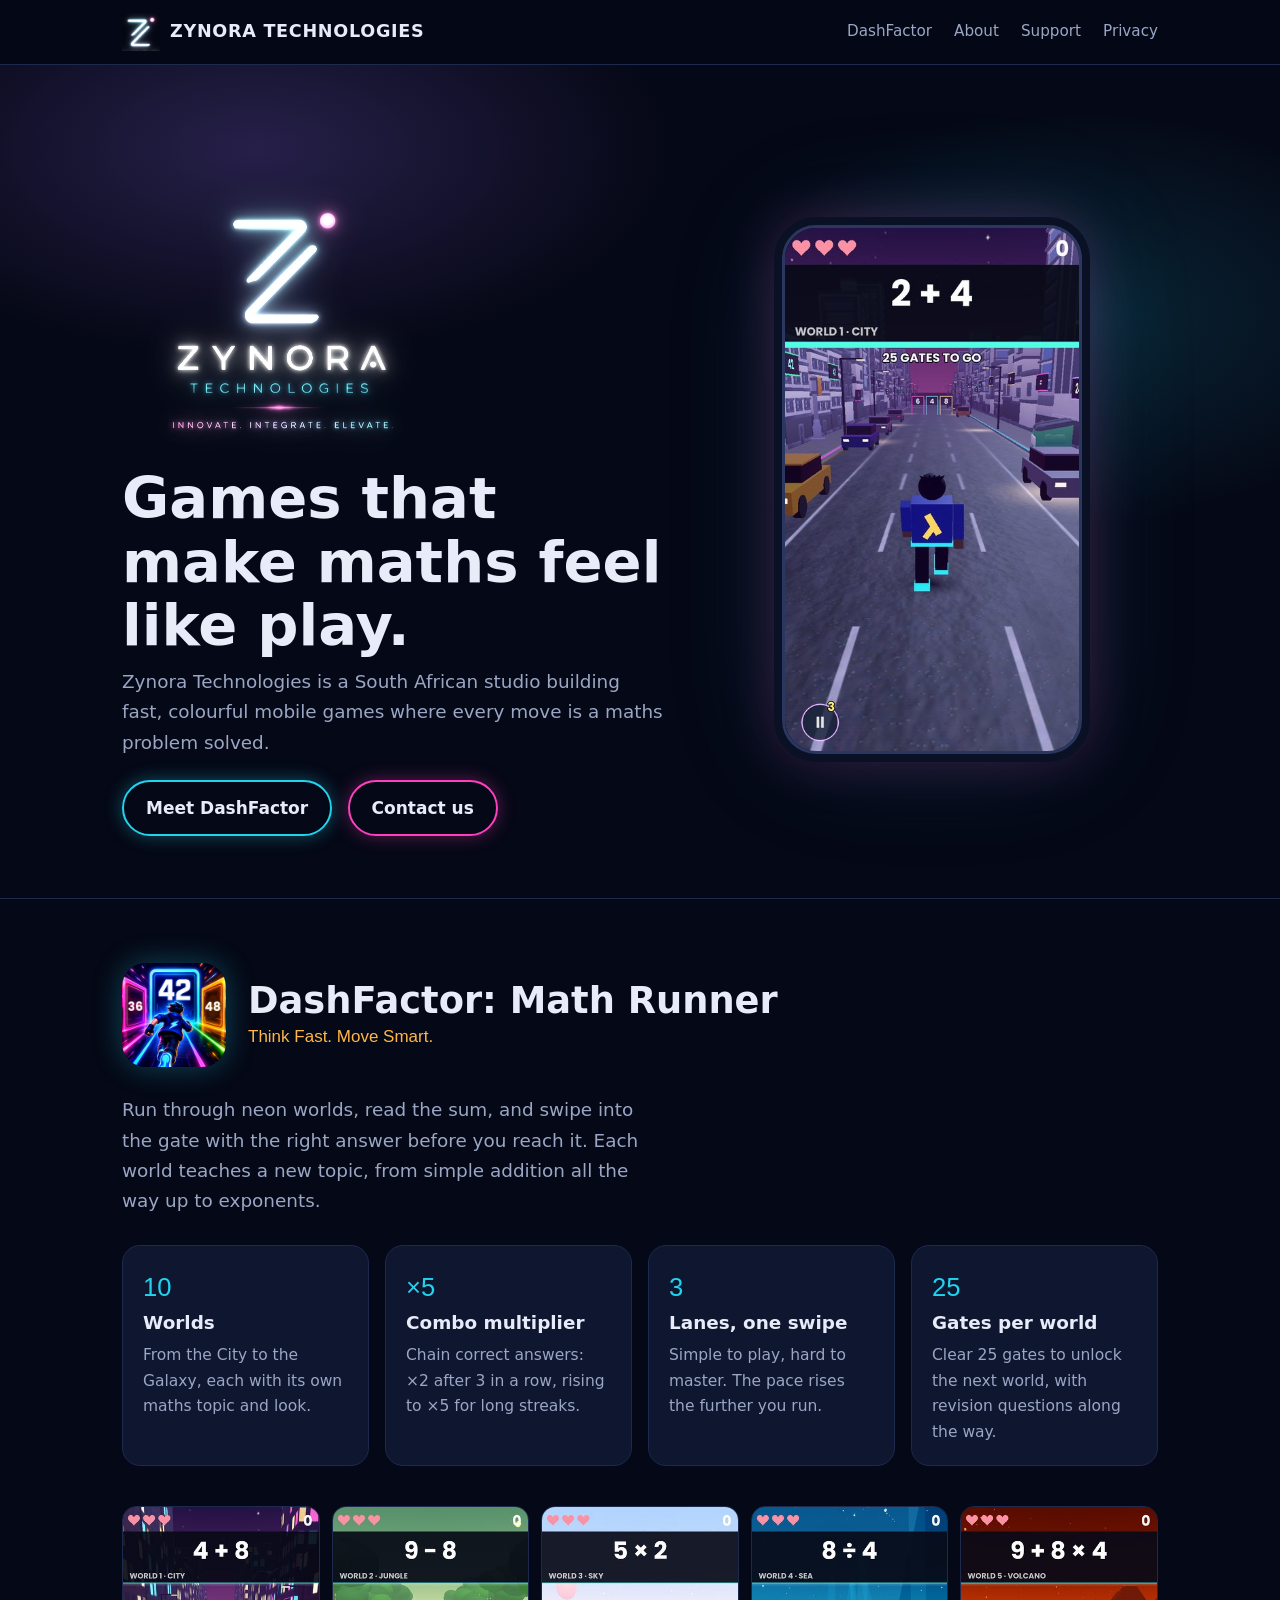
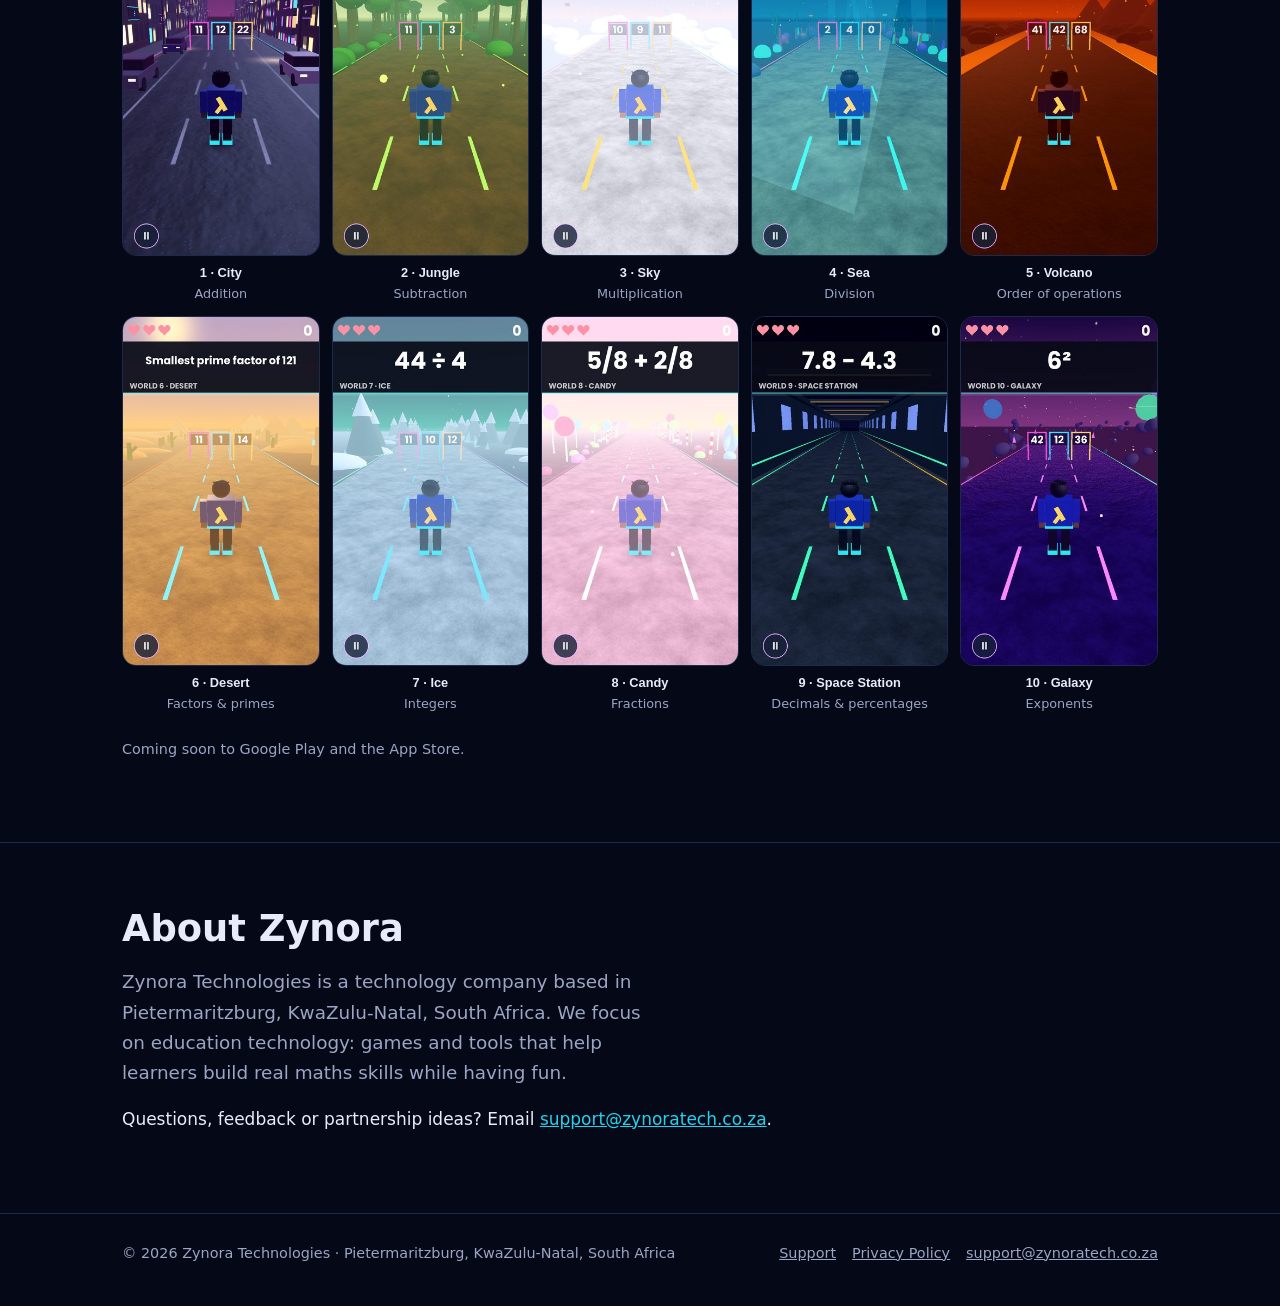
==== index.html @ 37ed934d "Zynora Technologies website" ====
<!DOCTYPE html>
<html lang="en">
<head>
<meta charset="utf-8">
<meta name="viewport" content="width=device-width, initial-scale=1">
<title>Zynora Technologies · DashFactor: Math Runner</title>
<meta name="description" content="Zynora Technologies is a South African studio building games that make maths fun. Meet DashFactor: Math Runner.">
<link rel="icon" href="assets/zynora-mark.png">
<link rel="stylesheet" href="assets/style.css">
<meta property="og:title" content="Zynora Technologies · DashFactor: Math Runner">
<meta property="og:description" content="Zynora Technologies is a South African studio building games that make maths fun. Meet DashFactor: Math Runner.">
<meta property="og:image" content="https://zynoratech.co.za/assets/dashfactor-icon.png">
</head>
<body>
<header><div class="wrap">
  <a class="brand" href="index.html"><img src="assets/zynora-mark.png" alt=""><span>ZYNORA TECHNOLOGIES</span></a>
  <nav><a href="index.html#dashfactor">DashFactor</a><a href="index.html#about">About</a><a href="support.html">Support</a><a href="privacy.html">Privacy</a></nav>
</div></header>
<div class="hero"><div class="wrap">
  <div>
    <img class="hero-logo" src="assets/zynora-logo.jpg" alt="Zynora Technologies">
    <h1>Games that make maths feel like play.</h1>
    <p class="lead">Zynora Technologies is a South African studio building fast, colourful mobile games where every move is a maths problem solved.</p>
    <a class="btn" href="#dashfactor">Meet DashFactor</a>
    <a class="btn alt" href="mailto:support@zynoratech.co.za">Contact us</a>
  </div>
  <img class="phone" src="assets/hero.jpg" alt="DashFactor gameplay: a runner choosing between three answer gates in a neon city">
</div></div>

<section id="dashfactor"><div class="wrap">
  <div class="game-head">
    <img src="assets/dashfactor-icon.png" alt="DashFactor app icon">
    <div><h2 style="margin:0">DashFactor: Math Runner</h2><p>Think Fast. Move Smart.</p></div>
  </div>
  <p class="lead">Run through neon worlds, read the sum, and swipe into the gate with the right answer before you reach it. Each world teaches a new topic, from simple addition all the way up to exponents.</p>
  <div class="features">
    <div class="card"><div class="n">10</div><h3>Worlds</h3><p>From the City to the Galaxy, each with its own maths topic and look.</p></div>
    <div class="card"><div class="n">×5</div><h3>Combo multiplier</h3><p>Chain correct answers: ×2 after 3 in a row, rising to ×5 for long streaks.</p></div>
    <div class="card"><div class="n">3</div><h3>Lanes, one swipe</h3><p>Simple to play, hard to master. The pace rises the further you run.</p></div>
    <div class="card"><div class="n">25</div><h3>Gates per world</h3><p>Clear 25 gates to unlock the next world, with revision questions along the way.</p></div>
  </div>
  <div class="worlds">
    <figure><img src="assets/worlds/w1.jpg" alt="DashFactor World 1, City: Addition" loading="lazy"><figcaption><b>1 · City</b>Addition</figcaption></figure>
    <figure><img src="assets/worlds/w2.jpg" alt="DashFactor World 2, Jungle: Subtraction" loading="lazy"><figcaption><b>2 · Jungle</b>Subtraction</figcaption></figure>
    <figure><img src="assets/worlds/w3.jpg" alt="DashFactor World 3, Sky: Multiplication" loading="lazy"><figcaption><b>3 · Sky</b>Multiplication</figcaption></figure>
    <figure><img src="assets/worlds/w4.jpg" alt="DashFactor World 4, Sea: Division" loading="lazy"><figcaption><b>4 · Sea</b>Division</figcaption></figure>
    <figure><img src="assets/worlds/w5.jpg" alt="DashFactor World 5, Volcano: Order of operations" loading="lazy"><figcaption><b>5 · Volcano</b>Order of operations</figcaption></figure>
    <figure><img src="assets/worlds/w6.jpg" alt="DashFactor World 6, Desert: Factors &amp; primes" loading="lazy"><figcaption><b>6 · Desert</b>Factors &amp; primes</figcaption></figure>
    <figure><img src="assets/worlds/w7.jpg" alt="DashFactor World 7, Ice: Integers" loading="lazy"><figcaption><b>7 · Ice</b>Integers</figcaption></figure>
    <figure><img src="assets/worlds/w8.jpg" alt="DashFactor World 8, Candy: Fractions" loading="lazy"><figcaption><b>8 · Candy</b>Fractions</figcaption></figure>
    <figure><img src="assets/worlds/w9.jpg" alt="DashFactor World 9, Space Station: Decimals &amp; percentages" loading="lazy"><figcaption><b>9 · Space Station</b>Decimals &amp; percentages</figcaption></figure>
    <figure><img src="assets/worlds/w10.jpg" alt="DashFactor World 10, Galaxy: Exponents" loading="lazy"><figcaption><b>10 · Galaxy</b>Exponents</figcaption></figure>
  </div>
  <p class="soon" style="margin-top:24px">Coming soon to Google Play and the App Store.</p>
</div></section>

<section id="about"><div class="wrap">
  <h2>About Zynora</h2>
  <p class="lead">Zynora Technologies is a technology company based in Pietermaritzburg, KwaZulu-Natal, South Africa. We focus on education technology: games and tools that help learners build real maths skills while having fun.</p>
  <p>Questions, feedback or partnership ideas? Email <a href="mailto:support@zynoratech.co.za">support@zynoratech.co.za</a>.</p>
</div></section>
<footer><div class="wrap">
  <div>© 2026 Zynora Technologies · Pietermaritzburg, KwaZulu-Natal, South Africa</div>
  <div><a href="support.html">Support</a><a href="privacy.html">Privacy Policy</a><a href="mailto:support@zynoratech.co.za">support@zynoratech.co.za</a></div>
</div></footer>
</body>
</html>
---- assets/style.css ----
@font-face {
  font-family: "Poppins";
  src: url("Poppins-Bold.ttf") format("truetype");
  font-weight: 700;
  font-display: swap;
}

:root {
  --bg: #050816;
  --panel: #0e1630;
  --line: #1d2a4d;
  --text: #e8ecf8;
  --muted: #9aa6c4;
  --cyan: #22d3ee;
  --magenta: #ff40be;
  --amber: #ffb547;
  --purple: #9e73ff;
}

* { box-sizing: border-box; }

html { scroll-behavior: smooth; }

body {
  margin: 0;
  background: var(--bg);
  color: var(--text);
  font: 17px/1.65 system-ui, -apple-system, "Segoe UI", Roboto, sans-serif;
}

h1, h2, h3, .brand, .btn { font-family: "Poppins", system-ui, sans-serif; font-weight: 700; }
h1 { font-size: clamp(2.2rem, 6vw, 3.6rem); line-height: 1.1; margin: 0 0 .6rem; }
h2 { font-size: clamp(1.6rem, 4vw, 2.3rem); line-height: 1.2; margin: 0 0 1rem; }
h3 { font-size: 1.15rem; margin: 0 0 .3rem; }
a { color: var(--cyan); }
p { margin: 0 0 1rem; }

.wrap { max-width: 1080px; margin: 0 auto; padding: 0 22px; }

/* header */
header {
  position: sticky; top: 0; z-index: 10;
  background: rgba(5, 8, 22, .85);
  backdrop-filter: blur(10px);
  border-bottom: 1px solid var(--line);
}
header .wrap { display: flex; align-items: center; justify-content: space-between; height: 64px; gap: 16px; }
.brand { display: flex; align-items: center; gap: 10px; color: var(--text); text-decoration: none; font-size: 1.1rem; letter-spacing: .04em; }
.brand img { width: 38px; height: 38px; mix-blend-mode: screen; }
nav { display: flex; gap: 22px; }
nav a { color: var(--muted); text-decoration: none; font-size: .95rem; }
nav a:hover, nav a[aria-current="page"] { color: var(--text); }
@media (max-width: 600px) { nav { gap: 14px; } nav a { font-size: .85rem; } .brand span { display: none; } }

/* hero */
.hero {
  position: relative; overflow: hidden;
  padding: 72px 0 56px;
  background:
    radial-gradient(600px 300px at 20% 10%, rgba(158, 115, 255, .22), transparent 70%),
    radial-gradient(500px 300px at 85% 30%, rgba(34, 211, 238, .14), transparent 70%);
}
.hero .wrap { display: grid; grid-template-columns: 1.2fr 1fr; gap: 40px; align-items: center; }
.hero-logo { width: min(340px, 80%); mix-blend-mode: screen; display: block; margin: 0 0 8px -14px; }
.tag { color: var(--amber); letter-spacing: .18em; font-size: .8rem; text-transform: uppercase; margin-bottom: 1rem; }
.lead { font-size: 1.15rem; color: var(--muted); max-width: 34rem; }
.phone {
  width: min(300px, 100%); justify-self: center;
  border-radius: 34px; border: 3px solid #2a3760;
  box-shadow: 0 0 0 8px #0b1124, 0 0 60px rgba(255, 64, 190, .25), 0 0 120px rgba(34, 211, 238, .15);
  display: block;
}
@media (max-width: 820px) { .hero .wrap { grid-template-columns: 1fr; } .phone { width: 240px; } }

.btn {
  display: inline-block; padding: 12px 22px; border-radius: 999px;
  border: 2px solid var(--cyan); color: var(--text); text-decoration: none;
  box-shadow: 0 0 18px rgba(34, 211, 238, .35); margin: 6px 10px 6px 0;
}
.btn.alt { border-color: var(--magenta); box-shadow: 0 0 18px rgba(255, 64, 190, .35); }
.soon { color: var(--muted); font-size: .9rem; }

/* sections */
section { padding: 64px 0; border-top: 1px solid var(--line); }
.game-head { display: flex; gap: 22px; align-items: center; margin-bottom: 28px; }
.game-head img { width: 104px; height: 104px; border-radius: 24px; box-shadow: 0 0 30px rgba(34, 211, 238, .3); }
.game-head p { margin: 0; color: var(--amber); font-family: "Poppins", sans-serif; }

.features { display: grid; grid-template-columns: repeat(auto-fit, minmax(230px, 1fr)); gap: 16px; margin: 28px 0 40px; }
.card { background: var(--panel); border: 1px solid var(--line); border-radius: 18px; padding: 20px; }
.card p { margin: 0; color: var(--muted); font-size: .97rem; }
.card .n { color: var(--cyan); font-family: "Poppins", sans-serif; font-size: 1.6rem; }

.worlds { display: grid; grid-template-columns: repeat(5, 1fr); gap: 12px; }
.worlds figure { margin: 0; }
.worlds img { width: 100%; border-radius: 14px; display: block; border: 1px solid var(--line); }
.worlds figcaption { font-size: .8rem; color: var(--muted); text-align: center; margin-top: 6px; }
.worlds b { color: var(--text); display: block; font-family: "Poppins", sans-serif; font-weight: 700; }
@media (max-width: 820px) { .worlds { grid-template-columns: repeat(3, 1fr); } }
@media (max-width: 480px) { .worlds { grid-template-columns: repeat(2, 1fr); } }

/* text pages */
.doc { max-width: 760px; padding-top: 48px; padding-bottom: 64px; }
.doc h2 { font-size: 1.35rem; margin-top: 2.2rem; }
.doc li { margin-bottom: .4rem; }
.doc .updated { color: var(--muted); }
.faq h3 { color: var(--cyan); margin-top: 1.6rem; }

footer { border-top: 1px solid var(--line); padding: 28px 0 40px; color: var(--muted); font-size: .9rem; }
footer .wrap { display: flex; flex-wrap: wrap; justify-content: space-between; gap: 12px; }
footer a { color: var(--muted); margin-left: 16px; }
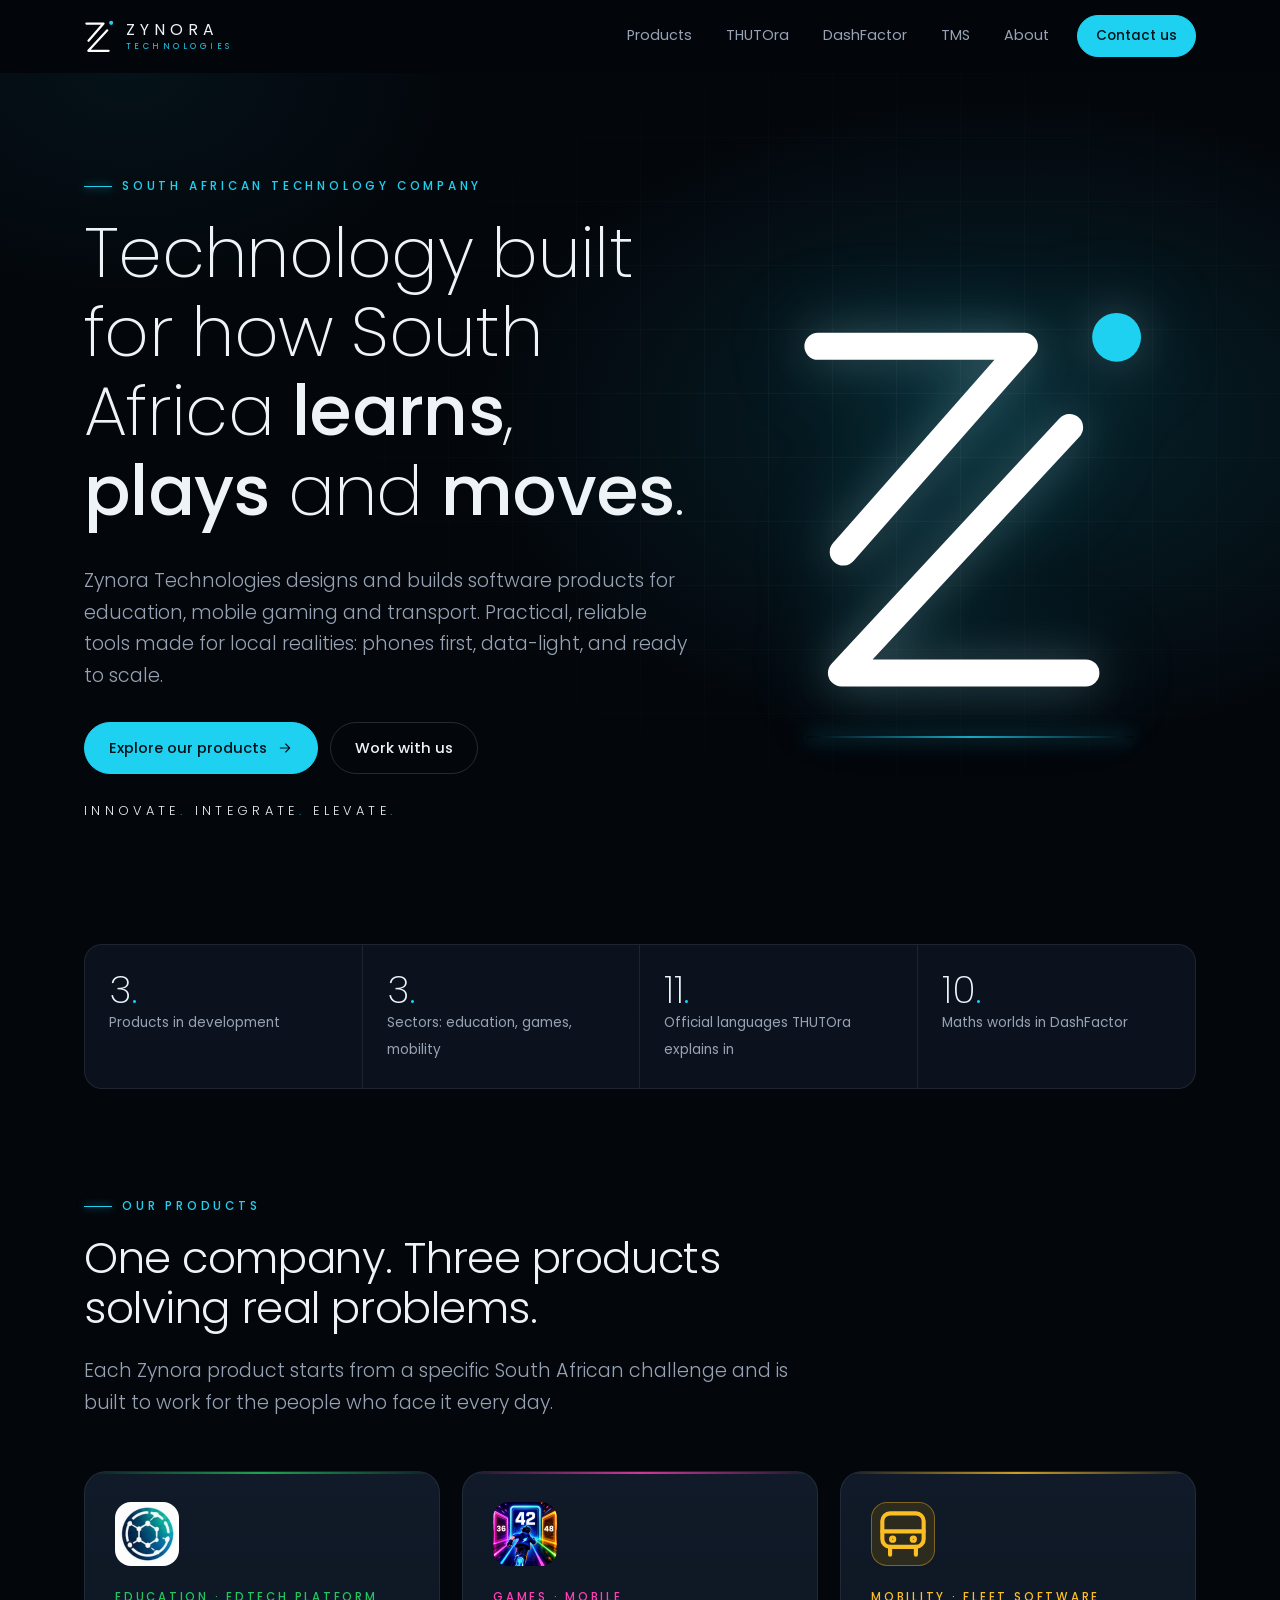
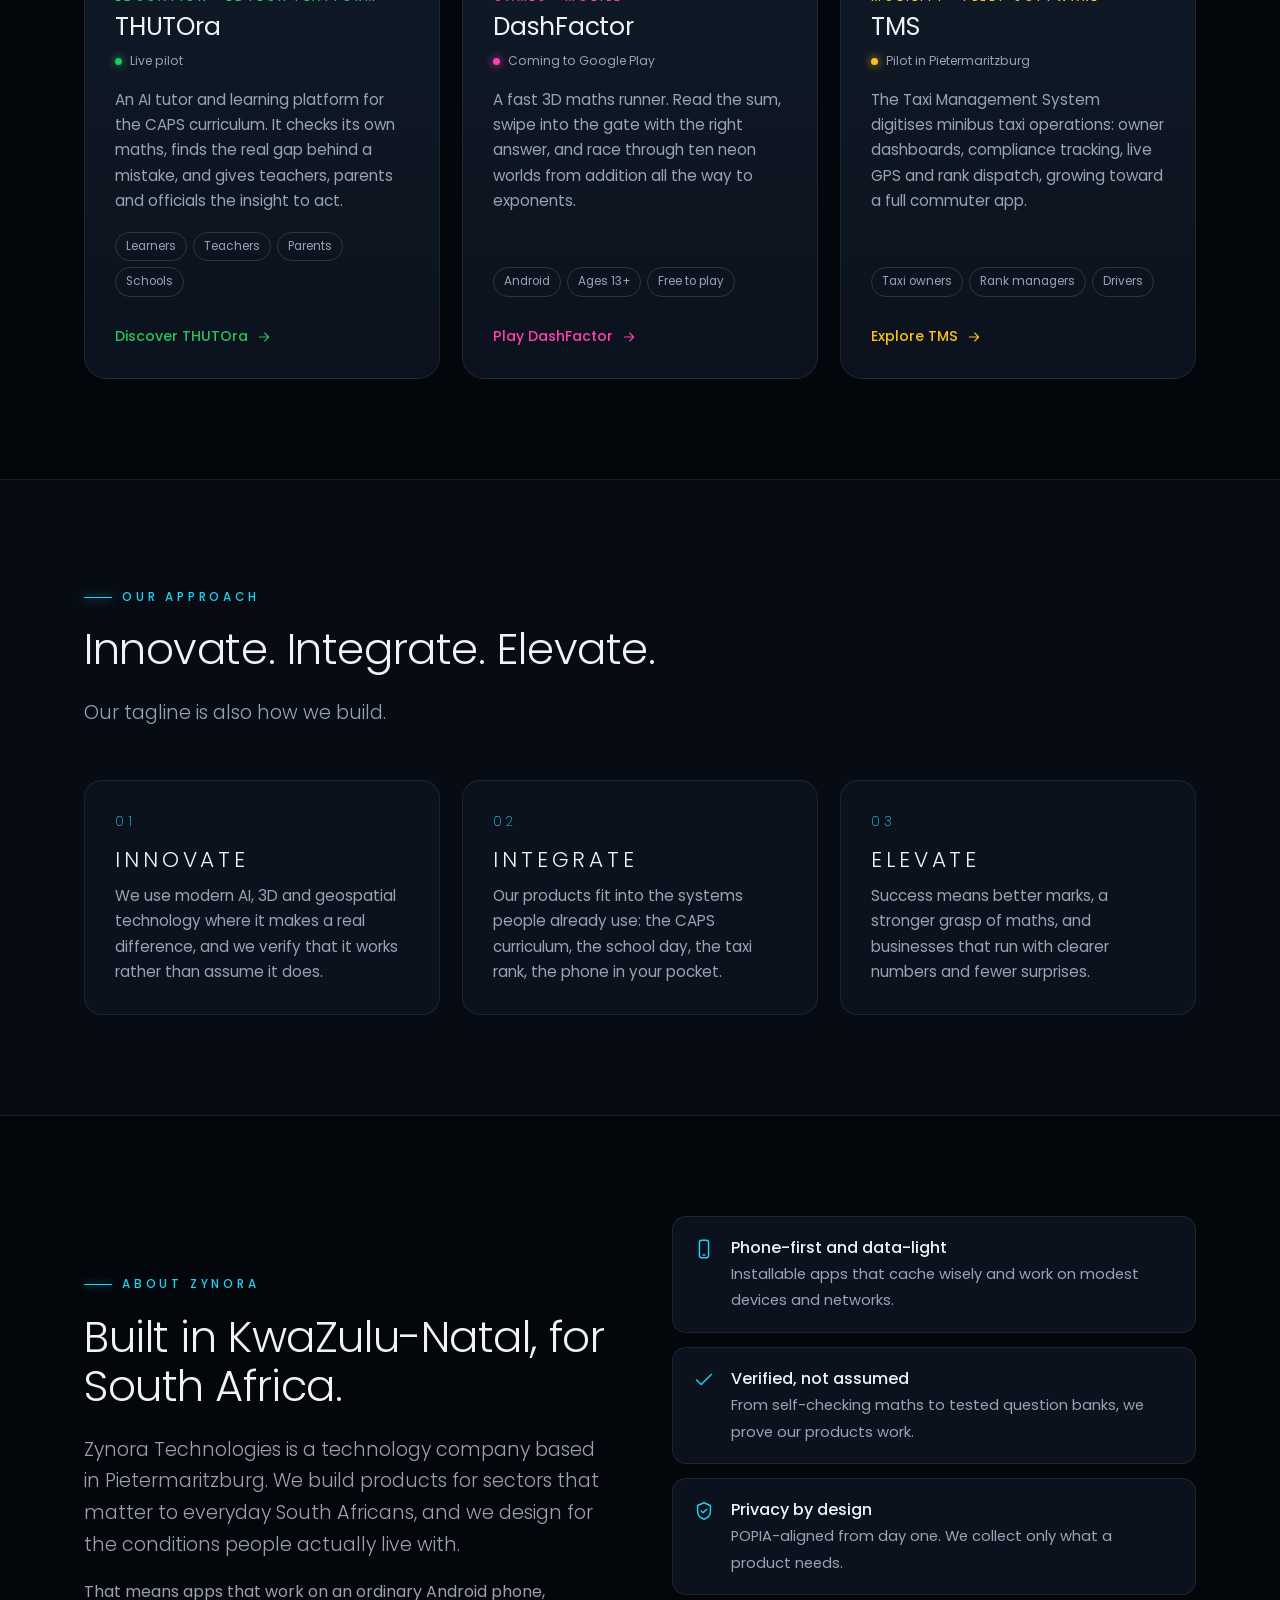
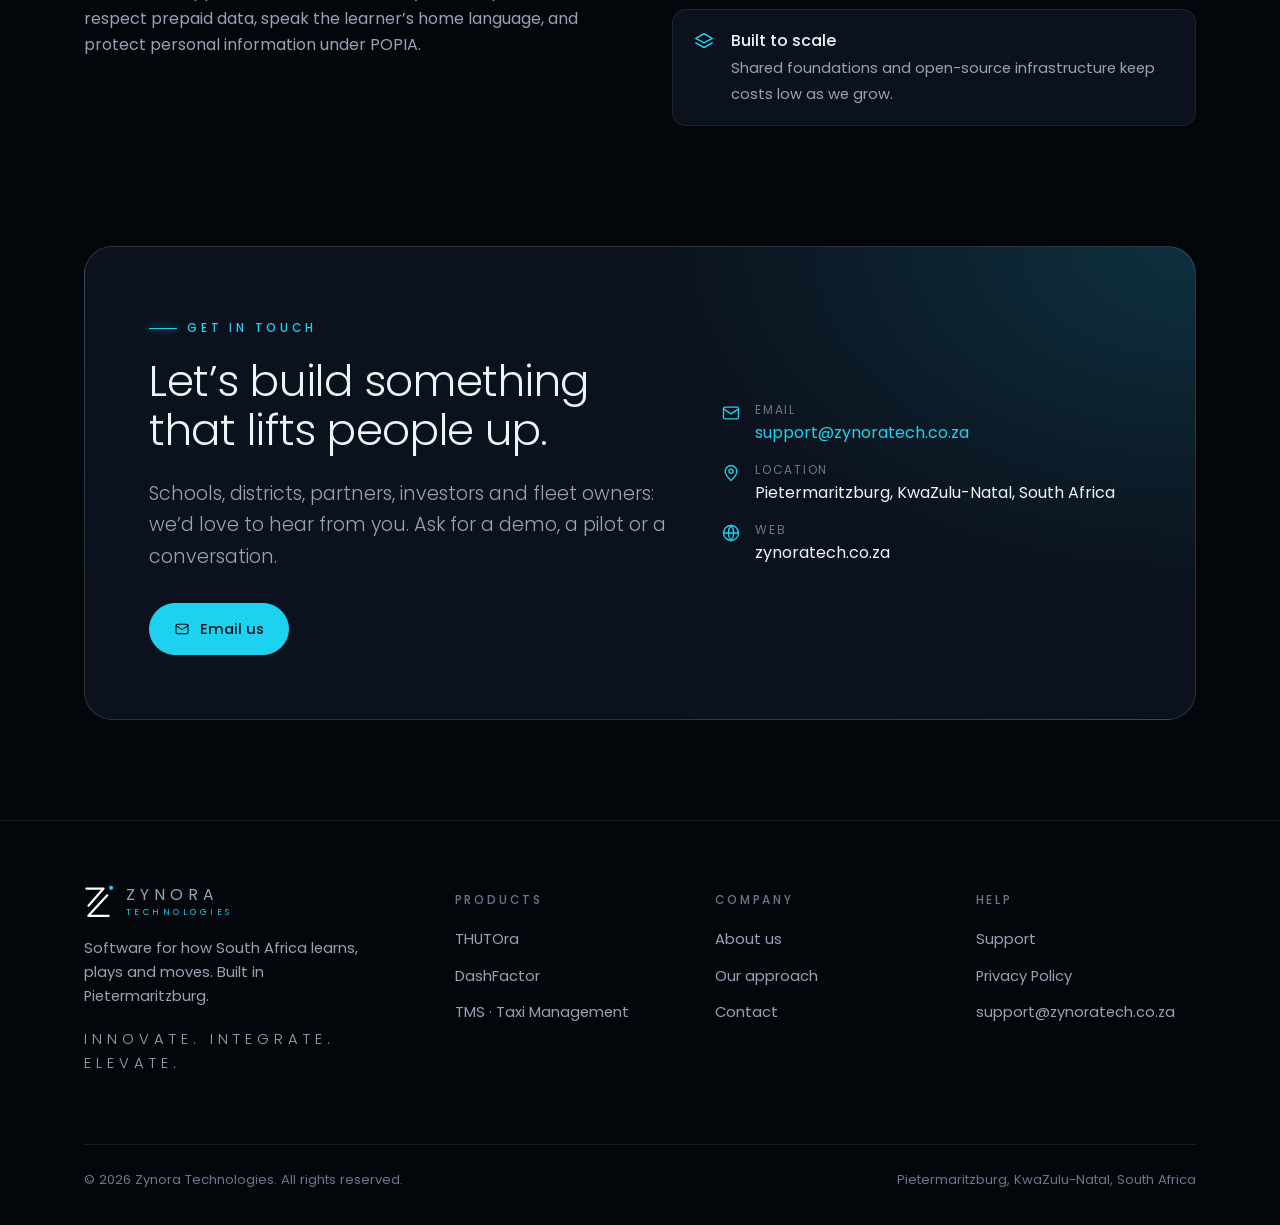
==== commit 28223583: "Replace site with Zynora Technologies company website (THUTOra, DashFactor, TMS) Co-Authored-By: Cla" ====
--- a/index.html
+++ b/index.html
@@ -3,65 +3,143 @@
 <head>
 <meta charset="utf-8">
 <meta name="viewport" content="width=device-width, initial-scale=1">
-<title>Zynora Technologies · DashFactor: Math Runner</title>
-<meta name="description" content="Zynora Technologies is a South African studio building games that make maths fun. Meet DashFactor: Math Runner.">
-<link rel="icon" href="assets/zynora-mark.png">
+<title>Zynora Technologies · Innovate. Integrate. Elevate.</title>
+<meta name="description" content="Zynora Technologies is a South African technology company building THUTOra (AI learning), DashFactor (maths games) and TMS (taxi fleet management).">
+<meta name="theme-color" content="#03060b">
+<link rel="canonical" href="https://zynoratech.co.za/">
+<link rel="icon" href="favicon.svg" type="image/svg+xml">
+<link rel="preload" href="assets/fonts/poppins-latin-300-normal.woff2" as="font" type="font/woff2" crossorigin>
 <link rel="stylesheet" href="assets/style.css">
-<meta property="og:title" content="Zynora Technologies · DashFactor: Math Runner">
-<meta property="og:description" content="Zynora Technologies is a South African studio building games that make maths fun. Meet DashFactor: Math Runner.">
-<meta property="og:image" content="https://zynoratech.co.za/assets/dashfactor-icon.png">
+<meta property="og:type" content="website">
+<meta property="og:site_name" content="Zynora Technologies">
+<meta property="og:title" content="Zynora Technologies · Innovate. Integrate. Elevate.">
+<meta property="og:description" content="Zynora Technologies is a South African technology company building THUTOra (AI learning), DashFactor (maths games) and TMS (taxi fleet management).">
+<meta property="og:url" content="https://zynoratech.co.za/">
+<meta property="og:image" content="https://zynoratech.co.za/assets/img/zynora-logo.jpg">
+<meta name="twitter:card" content="summary">
 </head>
 <body>
-<header><div class="wrap">
-  <a class="brand" href="index.html"><img src="assets/zynora-mark.png" alt=""><span>ZYNORA TECHNOLOGIES</span></a>
-  <nav><a href="index.html#dashfactor">DashFactor</a><a href="index.html#about">About</a><a href="support.html">Support</a><a href="privacy.html">Privacy</a></nav>
+<a class="skip" href="#main">Skip to content</a>
+<header class="site-head"><div class="wrap">
+  <a class="brand" href="index.html" aria-label="Zynora Technologies home"><img src="assets/img/z-mark.svg" alt=""><span class="wm"><b>ZYNORA</b><small>TECHNOLOGIES</small></span></a>
+  <button class="menu-btn" aria-label="Menu" aria-expanded="false" aria-controls="nav"><span></span><span></span><span></span></button>
+  <nav class="nav" id="nav" aria-label="Main"><a href="index.html#products">Products</a><a href="thutora.html">THUTOra</a><a href="dashfactor.html">DashFactor</a><a href="tms.html">TMS</a><a href="index.html#about">About</a><a class="btn sm" href="index.html#contact">Contact us</a></nav>
 </div></header>
-<div class="hero"><div class="wrap">
+<main id="main">
+
+<section class="hero"><div class="wrap">
   <div>
-    <img class="hero-logo" src="assets/zynora-logo.jpg" alt="Zynora Technologies">
-    <h1>Games that make maths feel like play.</h1>
-    <p class="lead">Zynora Technologies is a South African studio building fast, colourful mobile games where every move is a maths problem solved.</p>
-    <a class="btn" href="#dashfactor">Meet DashFactor</a>
-    <a class="btn alt" href="mailto:support@zynoratech.co.za">Contact us</a>
+    <div class="eyebrow">South African technology company</div>
+    <h1>Technology built for how South Africa <b>learns</b>, <b>plays</b> and <b>moves</b>.</h1>
+    <p class="lead">Zynora Technologies designs and builds software products for education, mobile gaming and transport. Practical, reliable tools made for local realities: phones first, data-light, and ready to scale.</p>
+    <div class="actions"><a class="btn" href="#products">Explore our products <svg viewBox="0 0 24 24" fill="none" stroke="currentColor" stroke-width="1.6" stroke-linecap="round" stroke-linejoin="round" aria-hidden="true"><path d="M5 12h14M13 6l6 6-6 6"/></svg></a><a class="btn ghost" href="#contact">Work with us</a></div>
+    <p class="tagline">Innovate<i>.</i> Integrate<i>.</i> Elevate<i>.</i></p>
   </div>
-  <img class="phone" src="assets/hero.jpg" alt="DashFactor gameplay: a runner choosing between three answer gates in a neon city">
+  <div class="hero-mark"><img src="assets/img/z-mark.svg" alt="Zynora Technologies Z mark"></div>
+</div></section>
+
+<div class="wrap reveal"><div class="stats">
+  <div><b>3<em>.</em></b><span>Products in development</span></div>
+  <div><b>3<em>.</em></b><span>Sectors: education, games, mobility</span></div>
+  <div><b>11<em>.</em></b><span>Official languages THUTOra explains in</span></div>
+  <div><b>10<em>.</em></b><span>Maths worlds in DashFactor</span></div>
 </div></div>
 
-<section id="dashfactor"><div class="wrap">
-  <div class="game-head">
-    <img src="assets/dashfactor-icon.png" alt="DashFactor app icon">
-    <div><h2 style="margin:0">DashFactor: Math Runner</h2><p>Think Fast. Move Smart.</p></div>
+<section id="products"><div class="wrap">
+  <div class="section-head reveal">
+    <div class="eyebrow">Our products</div>
+    <h2>One company. Three products solving real problems.</h2>
+    <p class="lead">Each Zynora product starts from a specific South African challenge and is built to work for the people who face it every day.</p>
   </div>
-  <p class="lead">Run through neon worlds, read the sum, and swipe into the gate with the right answer before you reach it. Each world teaches a new topic, from simple addition all the way up to exponents.</p>
-  <div class="features">
-    <div class="card"><div class="n">10</div><h3>Worlds</h3><p>From the City to the Galaxy, each with its own maths topic and look.</p></div>
-    <div class="card"><div class="n">×5</div><h3>Combo multiplier</h3><p>Chain correct answers: ×2 after 3 in a row, rising to ×5 for long streaks.</p></div>
-    <div class="card"><div class="n">3</div><h3>Lanes, one swipe</h3><p>Simple to play, hard to master. The pace rises the further you run.</p></div>
-    <div class="card"><div class="n">25</div><h3>Gates per world</h3><p>Clear 25 gates to unlock the next world, with revision questions along the way.</p></div>
+  <div class="products">
+    <a class="product reveal" href="thutora.html" style="--c:var(--learn)">
+      <div class="logo"><img src="assets/img/thutora/core.png" alt=""></div>
+      <div class="kicker">Education · EdTech platform</div>
+      <h3>THUTOra</h3>
+      <div class="status">Live pilot</div>
+      <p>An AI tutor and learning platform for the CAPS curriculum. It checks its own maths, finds the real gap behind a mistake, and gives teachers, parents and officials the insight to act.</p>
+      <div class="tags"><span class="tag">Learners</span><span class="tag">Teachers</span><span class="tag">Parents</span><span class="tag">Schools</span></div>
+      <span class="more">Discover THUTOra <svg viewBox="0 0 24 24" fill="none" stroke="currentColor" stroke-width="1.6" stroke-linecap="round" stroke-linejoin="round" aria-hidden="true"><path d="M5 12h14M13 6l6 6-6 6"/></svg></span>
+    </a>
+    <a class="product reveal" href="dashfactor.html" style="--c:var(--df)">
+      <div class="logo"><img src="assets/img/dashfactor-icon.png" alt=""></div>
+      <div class="kicker">Games · Mobile</div>
+      <h3>DashFactor</h3>
+      <div class="status">Coming to Google Play</div>
+      <p>A fast 3D maths runner. Read the sum, swipe into the gate with the right answer, and race through ten neon worlds from addition all the way to exponents.</p>
+      <div class="tags"><span class="tag">Android</span><span class="tag">Ages 13+</span><span class="tag">Free to play</span></div>
+      <span class="more">Play DashFactor <svg viewBox="0 0 24 24" fill="none" stroke="currentColor" stroke-width="1.6" stroke-linecap="round" stroke-linejoin="round" aria-hidden="true"><path d="M5 12h14M13 6l6 6-6 6"/></svg></span>
+    </a>
+    <a class="product reveal" href="tms.html" style="--c:var(--tms)">
+      <div class="logo icon-tms" style="color:var(--tms)"><svg viewBox="0 0 24 24" fill="none" stroke="currentColor" stroke-width="1.6" stroke-linecap="round" stroke-linejoin="round" aria-hidden="true"><rect x="4" y="4" width="16" height="13" rx="3"/><path d="M4 11h16M7 17v3M17 17v3"/><circle cx="8" cy="14" r=".6"/><circle cx="16" cy="14" r=".6"/></svg></div>
+      <div class="kicker">Mobility · Fleet software</div>
+      <h3>TMS</h3>
+      <div class="status">Pilot in Pietermaritzburg</div>
+      <p>The Taxi Management System digitises minibus taxi operations: owner dashboards, compliance tracking, live GPS and rank dispatch, growing toward a full commuter app.</p>
+      <div class="tags"><span class="tag">Taxi owners</span><span class="tag">Rank managers</span><span class="tag">Drivers</span></div>
+      <span class="more">Explore TMS <svg viewBox="0 0 24 24" fill="none" stroke="currentColor" stroke-width="1.6" stroke-linecap="round" stroke-linejoin="round" aria-hidden="true"><path d="M5 12h14M13 6l6 6-6 6"/></svg></span>
+    </a>
   </div>
-  <div class="worlds">
-    <figure><img src="assets/worlds/w1.jpg" alt="DashFactor World 1, City: Addition" loading="lazy"><figcaption><b>1 · City</b>Addition</figcaption></figure>
-    <figure><img src="assets/worlds/w2.jpg" alt="DashFactor World 2, Jungle: Subtraction" loading="lazy"><figcaption><b>2 · Jungle</b>Subtraction</figcaption></figure>
-    <figure><img src="assets/worlds/w3.jpg" alt="DashFactor World 3, Sky: Multiplication" loading="lazy"><figcaption><b>3 · Sky</b>Multiplication</figcaption></figure>
-    <figure><img src="assets/worlds/w4.jpg" alt="DashFactor World 4, Sea: Division" loading="lazy"><figcaption><b>4 · Sea</b>Division</figcaption></figure>
-    <figure><img src="assets/worlds/w5.jpg" alt="DashFactor World 5, Volcano: Order of operations" loading="lazy"><figcaption><b>5 · Volcano</b>Order of operations</figcaption></figure>
-    <figure><img src="assets/worlds/w6.jpg" alt="DashFactor World 6, Desert: Factors &amp; primes" loading="lazy"><figcaption><b>6 · Desert</b>Factors &amp; primes</figcaption></figure>
-    <figure><img src="assets/worlds/w7.jpg" alt="DashFactor World 7, Ice: Integers" loading="lazy"><figcaption><b>7 · Ice</b>Integers</figcaption></figure>
-    <figure><img src="assets/worlds/w8.jpg" alt="DashFactor World 8, Candy: Fractions" loading="lazy"><figcaption><b>8 · Candy</b>Fractions</figcaption></figure>
-    <figure><img src="assets/worlds/w9.jpg" alt="DashFactor World 9, Space Station: Decimals &amp; percentages" loading="lazy"><figcaption><b>9 · Space Station</b>Decimals &amp; percentages</figcaption></figure>
-    <figure><img src="assets/worlds/w10.jpg" alt="DashFactor World 10, Galaxy: Exponents" loading="lazy"><figcaption><b>10 · Galaxy</b>Exponents</figcaption></figure>
-  </div>
-  <p class="soon" style="margin-top:24px">Coming soon to Google Play and the App Store.</p>
 </div></section>
 
-<section id="about"><div class="wrap">
-  <h2>About Zynora</h2>
-  <p class="lead">Zynora Technologies is a technology company based in Pietermaritzburg, KwaZulu-Natal, South Africa. We focus on education technology: games and tools that help learners build real maths skills while having fun.</p>
-  <p>Questions, feedback or partnership ideas? Email <a href="mailto:support@zynoratech.co.za">support@zynoratech.co.za</a>.</p>
+<section id="approach" class="alt"><div class="wrap">
+  <div class="section-head reveal">
+    <div class="eyebrow">Our approach</div>
+    <h2>Innovate. Integrate. Elevate.</h2>
+    <p class="lead">Our tagline is also how we build.</p>
+  </div>
+  <div class="pillars">
+    <div class="pillar reveal"><div class="num">01</div><h3>Innovate</h3><p>We use modern AI, 3D and geospatial technology where it makes a real difference, and we verify that it works rather than assume it does.</p></div>
+    <div class="pillar reveal"><div class="num">02</div><h3>Integrate</h3><p>Our products fit into the systems people already use: the CAPS curriculum, the school day, the taxi rank, the phone in your pocket.</p></div>
+    <div class="pillar reveal"><div class="num">03</div><h3>Elevate</h3><p>Success means better marks, a stronger grasp of maths, and businesses that run with clearer numbers and fewer surprises.</p></div>
+  </div>
 </div></section>
-<footer><div class="wrap">
-  <div>© 2026 Zynora Technologies · Pietermaritzburg, KwaZulu-Natal, South Africa</div>
-  <div><a href="support.html">Support</a><a href="privacy.html">Privacy Policy</a><a href="mailto:support@zynoratech.co.za">support@zynoratech.co.za</a></div>
+
+<section id="about"><div class="wrap split">
+  <div class="reveal">
+    <div class="eyebrow">About Zynora</div>
+    <h2>Built in KwaZulu-Natal, for South Africa.</h2>
+    <p class="lead">Zynora Technologies is a technology company based in Pietermaritzburg. We build products for sectors that matter to everyday South Africans, and we design for the conditions people actually live with.</p>
+    <p class="muted">That means apps that work on an ordinary Android phone, respect prepaid data, speak the learner&#8217;s home language, and protect personal information under POPIA.</p>
+  </div>
+  <ul class="values reveal">
+    <li><svg viewBox="0 0 24 24" fill="none" stroke="currentColor" stroke-width="1.6" stroke-linecap="round" stroke-linejoin="round" aria-hidden="true"><rect x="7" y="2.5" width="10" height="19" rx="2.5"/><path d="M11 18.5h2"/></svg><div><b>Phone-first and data-light</b><span>Installable apps that cache wisely and work on modest devices and networks.</span></div></li>
+    <li><svg viewBox="0 0 24 24" fill="none" stroke="currentColor" stroke-width="1.6" stroke-linecap="round" stroke-linejoin="round" aria-hidden="true"><path d="M20 6 9 17l-5-5"/></svg><div><b>Verified, not assumed</b><span>From self-checking maths to tested question banks, we prove our products work.</span></div></li>
+    <li><svg viewBox="0 0 24 24" fill="none" stroke="currentColor" stroke-width="1.6" stroke-linecap="round" stroke-linejoin="round" aria-hidden="true"><path d="M12 3 5 6v6c0 4.5 3 7.7 7 9 4-1.3 7-4.5 7-9V6z"/><path d="m9 12 2 2 4-4"/></svg><div><b>Privacy by design</b><span>POPIA-aligned from day one. We collect only what a product needs.</span></div></li>
+    <li><svg viewBox="0 0 24 24" fill="none" stroke="currentColor" stroke-width="1.6" stroke-linecap="round" stroke-linejoin="round" aria-hidden="true"><path d="m12 3 9 5-9 5-9-5z"/><path d="m3 13 9 5 9-5"/></svg><div><b>Built to scale</b><span>Shared foundations and open-source infrastructure keep costs low as we grow.</span></div></li>
+  </ul>
+</div></section>
+
+<section id="contact" style="padding-top:20px"><div class="wrap">
+  <div class="cta reveal">
+    <div>
+      <div class="eyebrow">Get in touch</div>
+      <h2>Let&#8217;s build something that lifts people up.</h2>
+      <p class="lead">Schools, districts, partners, investors and fleet owners: we&#8217;d love to hear from you. Ask for a demo, a pilot or a conversation.</p>
+      <div class="actions"><a class="btn" href="mailto:support@zynoratech.co.za?subject=Enquiry%20for%20Zynora%20Technologies"><svg viewBox="0 0 24 24" fill="none" stroke="currentColor" stroke-width="1.6" stroke-linecap="round" stroke-linejoin="round" aria-hidden="true"><rect x="3" y="5" width="18" height="14" rx="2"/><path d="m3 7 9 6 9-6"/></svg> Email us</a></div>
+    </div>
+    <ul class="contact-list">
+      <li><svg viewBox="0 0 24 24" fill="none" stroke="currentColor" stroke-width="1.6" stroke-linecap="round" stroke-linejoin="round" aria-hidden="true"><rect x="3" y="5" width="18" height="14" rx="2"/><path d="m3 7 9 6 9-6"/></svg><div><small>Email</small><a href="mailto:support@zynoratech.co.za">support@zynoratech.co.za</a></div></li>
+      <li><svg viewBox="0 0 24 24" fill="none" stroke="currentColor" stroke-width="1.6" stroke-linecap="round" stroke-linejoin="round" aria-hidden="true"><path d="M12 21s-7-6.2-7-11a7 7 0 0 1 14 0c0 4.8-7 11-7 11z"/><circle cx="12" cy="10" r="2.5"/></svg><div><small>Location</small>Pietermaritzburg, KwaZulu-Natal, South Africa</div></li>
+      <li><svg viewBox="0 0 24 24" fill="none" stroke="currentColor" stroke-width="1.6" stroke-linecap="round" stroke-linejoin="round" aria-hidden="true"><circle cx="12" cy="12" r="9"/><path d="M3 12h18M12 3a14 14 0 0 1 0 18M12 3a14 14 0 0 0 0 18"/></svg><div><small>Web</small>zynoratech.co.za</div></li>
+    </ul>
+  </div>
+</div></section>
+
+</main>
+<footer class="site-foot"><div class="wrap">
+  <div class="foot-grid">
+    <div class="foot-brand">
+      <a class="brand" href="index.html"><img src="assets/img/z-mark.svg" alt=""><span class="wm"><b>ZYNORA</b><small>TECHNOLOGIES</small></span></a>
+      <p>Software for how South Africa learns, plays and moves. Built in Pietermaritzburg.</p>
+      <p class="tagline">Innovate<i>.</i> Integrate<i>.</i> Elevate<i>.</i></p>
+    </div>
+    <div><h4>Products</h4><ul><li><a href="thutora.html">THUTOra</a></li><li><a href="dashfactor.html">DashFactor</a></li><li><a href="tms.html">TMS · Taxi Management</a></li></ul></div>
+    <div><h4>Company</h4><ul><li><a href="index.html#about">About us</a></li><li><a href="index.html#approach">Our approach</a></li><li><a href="index.html#contact">Contact</a></li></ul></div>
+    <div><h4>Help</h4><ul><li><a href="support.html">Support</a></li><li><a href="privacy.html">Privacy Policy</a></li><li><a href="mailto:support@zynoratech.co.za">support@zynoratech.co.za</a></li></ul></div>
+  </div>
+  <div class="foot-base"><span>© <span id="year">2026</span> Zynora Technologies. All rights reserved.</span><span>Pietermaritzburg, KwaZulu-Natal, South Africa</span></div>
 </div></footer>
+<script src="assets/site.js" defer></script>
 </body>
 </html>
--- a/assets/style.css
+++ b/assets/style.css
@@ -1,111 +1,292 @@
-@font-face {
-  font-family: "Poppins";
-  src: url("Poppins-Bold.ttf") format("truetype");
-  font-weight: 700;
-  font-display: swap;
-}
-
-:root {
-  --bg: #050816;
-  --panel: #0e1630;
-  --line: #1d2a4d;
-  --text: #e8ecf8;
-  --muted: #9aa6c4;
-  --cyan: #22d3ee;
-  --magenta: #ff40be;
-  --amber: #ffb547;
-  --purple: #9e73ff;
-}
-
-* { box-sizing: border-box; }
-
-html { scroll-behavior: smooth; }
-
-body {
-  margin: 0;
-  background: var(--bg);
-  color: var(--text);
-  font: 17px/1.65 system-ui, -apple-system, "Segoe UI", Roboto, sans-serif;
-}
-
-h1, h2, h3, .brand, .btn { font-family: "Poppins", system-ui, sans-serif; font-weight: 700; }
-h1 { font-size: clamp(2.2rem, 6vw, 3.6rem); line-height: 1.1; margin: 0 0 .6rem; }
-h2 { font-size: clamp(1.6rem, 4vw, 2.3rem); line-height: 1.2; margin: 0 0 1rem; }
-h3 { font-size: 1.15rem; margin: 0 0 .3rem; }
-a { color: var(--cyan); }
-p { margin: 0 0 1rem; }
-
-.wrap { max-width: 1080px; margin: 0 auto; padding: 0 22px; }
+/* Zynora Technologies — site styles */
+@font-face{font-family:Poppins;font-weight:200;font-display:swap;src:url(fonts/poppins-latin-200-normal.woff2) format("woff2")}
+@font-face{font-family:Poppins;font-weight:300;font-display:swap;src:url(fonts/poppins-latin-300-normal.woff2) format("woff2")}
+@font-face{font-family:Poppins;font-weight:400;font-display:swap;src:url(fonts/poppins-latin-400-normal.woff2) format("woff2")}
+@font-face{font-family:Poppins;font-weight:500;font-display:swap;src:url(fonts/poppins-latin-500-normal.woff2) format("woff2")}
+@font-face{font-family:Poppins;font-weight:600;font-display:swap;src:url(fonts/poppins-latin-600-normal.woff2) format("woff2")}
+
+:root{
+  --bg:#03060b; --bg-2:#070c14; --surface:#0b121d; --surface-2:#101a28;
+  --line:rgba(255,255,255,.08); --line-2:rgba(255,255,255,.14);
+  --text:#eef3f8; --muted:#97a3b4; --faint:#6b7789;
+  --cyan:#1fd1f0; --cyan-2:#6be4f7; --cyan-glow:rgba(31,209,240,.35);
+  --learn:#22c55e; --teach:#a78bfa; --connect:#f97316; --insights:#60a5fa;
+  --df:#ff3fb4; --tms:#fbbf24;
+  --radius:18px; --wrap:1160px;
+  color-scheme:dark;
+}
+*{box-sizing:border-box}
+html{scroll-behavior:smooth;-webkit-text-size-adjust:100%}
+body{margin:0;background:var(--bg);color:var(--text);font:400 16px/1.65 Poppins,system-ui,-apple-system,"Segoe UI",sans-serif;-webkit-font-smoothing:antialiased;overflow-x:hidden}
+img{max-width:100%;display:block}
+a{color:var(--cyan);text-decoration:none}
+a:hover{color:var(--cyan-2)}
+:focus-visible{outline:2px solid var(--cyan);outline-offset:3px;border-radius:6px}
+.wrap{max-width:var(--wrap);margin:0 auto;padding:0 24px}
+.skip{position:absolute;left:-999px;top:8px;background:var(--cyan);color:#001;padding:8px 14px;border-radius:8px;z-index:100}
+.skip:focus{left:8px}
+
+/* type */
+h1,h2,h3{font-weight:300;line-height:1.15;margin:0 0 .5em;letter-spacing:-.01em}
+h1{font-size:clamp(2.3rem,5.4vw,4.3rem);font-weight:200}
+h2{font-size:clamp(1.8rem,3.4vw,2.7rem)}
+h3{font-size:1.2rem;font-weight:500}
+p{margin:0 0 1em}
+.eyebrow{display:inline-flex;align-items:center;gap:10px;font-size:.74rem;font-weight:500;letter-spacing:.32em;text-transform:uppercase;color:var(--cyan);margin-bottom:18px}
+.eyebrow::before{content:"";width:28px;height:1px;background:currentColor;box-shadow:0 0 8px var(--cyan)}
+.lead{font-size:clamp(1.05rem,1.6vw,1.2rem);color:var(--muted);font-weight:300;max-width:62ch}
+.accent{color:var(--cyan)}
+.muted{color:var(--muted)}
+.tagline{font-weight:300;letter-spacing:.34em;text-transform:uppercase;font-size:.8rem;color:var(--text)}
+.tagline i{font-style:normal;color:var(--cyan)}
 
 /* header */
-header {
-  position: sticky; top: 0; z-index: 10;
-  background: rgba(5, 8, 22, .85);
-  backdrop-filter: blur(10px);
-  border-bottom: 1px solid var(--line);
-}
-header .wrap { display: flex; align-items: center; justify-content: space-between; height: 64px; gap: 16px; }
-.brand { display: flex; align-items: center; gap: 10px; color: var(--text); text-decoration: none; font-size: 1.1rem; letter-spacing: .04em; }
-.brand img { width: 38px; height: 38px; mix-blend-mode: screen; }
-nav { display: flex; gap: 22px; }
-nav a { color: var(--muted); text-decoration: none; font-size: .95rem; }
-nav a:hover, nav a[aria-current="page"] { color: var(--text); }
-@media (max-width: 600px) { nav { gap: 14px; } nav a { font-size: .85rem; } .brand span { display: none; } }
+.site-head{position:sticky;top:0;z-index:50;background:rgba(3,6,11,.72);backdrop-filter:saturate(140%) blur(14px);-webkit-backdrop-filter:saturate(140%) blur(14px);border-bottom:1px solid transparent;transition:border-color .2s}
+.site-head.scrolled{border-bottom-color:var(--line)}
+.site-head .wrap{display:flex;align-items:center;justify-content:space-between;height:72px;gap:20px}
+.brand{display:flex;align-items:center;gap:12px;color:var(--text)}
+.brand:hover{color:var(--text)}
+.brand img{width:30px;height:33px}
+.brand .wm{display:flex;flex-direction:column;line-height:1}
+.brand .wm b{font-weight:400;letter-spacing:.32em;font-size:.98rem}
+.brand .wm small{font-weight:400;letter-spacing:.42em;font-size:.52rem;color:var(--cyan);margin-top:5px}
+.nav{display:flex;align-items:center;gap:6px}
+.nav a{color:var(--muted);font-size:.9rem;padding:8px 14px;border-radius:999px;transition:color .15s,background .15s}
+.nav a:hover,.nav a[aria-current=page]{color:var(--text);background:rgba(255,255,255,.05)}
+.nav .btn{margin-left:8px;color:#00131a}
+.nav .btn:hover{color:#00131a;background:var(--cyan)}
+.menu-btn{display:none;background:none;border:1px solid var(--line-2);color:var(--text);border-radius:10px;width:44px;height:44px;cursor:pointer}
+.menu-btn span{display:block;width:18px;height:1.5px;background:currentColor;margin:4px auto;transition:transform .2s,opacity .2s}
+.menu-open .menu-btn span:nth-child(1){transform:translateY(5.5px) rotate(45deg)}
+.menu-open .menu-btn span:nth-child(2){opacity:0}
+.menu-open .menu-btn span:nth-child(3){transform:translateY(-5.5px) rotate(-45deg)}
+
+/* buttons */
+.btn{display:inline-flex;align-items:center;gap:10px;font-weight:500;font-size:.92rem;padding:13px 24px;border-radius:999px;background:var(--cyan);color:#00131a;border:1px solid var(--cyan);box-shadow:0 0 0 0 var(--cyan-glow);transition:box-shadow .2s,transform .2s,background .2s}
+.btn:hover{color:#00131a;box-shadow:0 0 28px var(--cyan-glow);transform:translateY(-1px)}
+.btn.ghost{background:transparent;color:var(--text);border-color:var(--line-2)}
+.btn.ghost:hover{border-color:var(--cyan);color:var(--text);box-shadow:none}
+.btn.sm{padding:9px 18px;font-size:.85rem}
+.btn svg{width:16px;height:16px}
+.actions{display:flex;flex-wrap:wrap;gap:12px;margin-top:30px}
 
 /* hero */
-.hero {
-  position: relative; overflow: hidden;
-  padding: 72px 0 56px;
-  background:
-    radial-gradient(600px 300px at 20% 10%, rgba(158, 115, 255, .22), transparent 70%),
-    radial-gradient(500px 300px at 85% 30%, rgba(34, 211, 238, .14), transparent 70%);
-}
-.hero .wrap { display: grid; grid-template-columns: 1.2fr 1fr; gap: 40px; align-items: center; }
-.hero-logo { width: min(340px, 80%); mix-blend-mode: screen; display: block; margin: 0 0 8px -14px; }
-.tag { color: var(--amber); letter-spacing: .18em; font-size: .8rem; text-transform: uppercase; margin-bottom: 1rem; }
-.lead { font-size: 1.15rem; color: var(--muted); max-width: 34rem; }
-.phone {
-  width: min(300px, 100%); justify-self: center;
-  border-radius: 34px; border: 3px solid #2a3760;
-  box-shadow: 0 0 0 8px #0b1124, 0 0 60px rgba(255, 64, 190, .25), 0 0 120px rgba(34, 211, 238, .15);
-  display: block;
-}
-@media (max-width: 820px) { .hero .wrap { grid-template-columns: 1fr; } .phone { width: 240px; } }
-
-.btn {
-  display: inline-block; padding: 12px 22px; border-radius: 999px;
-  border: 2px solid var(--cyan); color: var(--text); text-decoration: none;
-  box-shadow: 0 0 18px rgba(34, 211, 238, .35); margin: 6px 10px 6px 0;
-}
-.btn.alt { border-color: var(--magenta); box-shadow: 0 0 18px rgba(255, 64, 190, .35); }
-.soon { color: var(--muted); font-size: .9rem; }
+.hero{position:relative;padding:96px 0 110px;overflow:hidden;isolation:isolate}
+.hero::before{content:"";position:absolute;inset:0;z-index:-2;background:
+  radial-gradient(60% 55% at 78% 40%,rgba(31,209,240,.14),transparent 70%),
+  radial-gradient(40% 40% at 10% 0%,rgba(31,209,240,.06),transparent 70%)}
+.hero::after{content:"";position:absolute;inset:0;z-index:-1;opacity:.5;background-image:linear-gradient(var(--line) 1px,transparent 1px),linear-gradient(90deg,var(--line) 1px,transparent 1px);background-size:64px 64px;mask-image:radial-gradient(70% 70% at 70% 40%,#000 0%,transparent 75%);-webkit-mask-image:radial-gradient(70% 70% at 70% 40%,#000 0%,transparent 75%)}
+.hero .wrap{display:grid;grid-template-columns:1.15fr .85fr;gap:48px;align-items:center}
+.hero h1 b{font-weight:500}
+.hero-mark{position:relative;justify-self:center;width:min(380px,80%)}
+.hero-mark img{width:100%;filter:drop-shadow(0 0 22px rgba(255,255,255,.18)) drop-shadow(0 0 40px rgba(31,209,240,.25));animation:float 7s ease-in-out infinite}
+.hero-mark::after{content:"";position:absolute;left:5%;right:5%;bottom:-38px;height:2px;background:linear-gradient(90deg,transparent,var(--cyan),transparent);box-shadow:0 0 18px var(--cyan);opacity:.8}
+@keyframes float{50%{transform:translateY(-10px)}}
+.hero .tagline{margin-top:26px}
 
 /* sections */
-section { padding: 64px 0; border-top: 1px solid var(--line); }
-.game-head { display: flex; gap: 22px; align-items: center; margin-bottom: 28px; }
-.game-head img { width: 104px; height: 104px; border-radius: 24px; box-shadow: 0 0 30px rgba(34, 211, 238, .3); }
-.game-head p { margin: 0; color: var(--amber); font-family: "Poppins", sans-serif; }
-
-.features { display: grid; grid-template-columns: repeat(auto-fit, minmax(230px, 1fr)); gap: 16px; margin: 28px 0 40px; }
-.card { background: var(--panel); border: 1px solid var(--line); border-radius: 18px; padding: 20px; }
-.card p { margin: 0; color: var(--muted); font-size: .97rem; }
-.card .n { color: var(--cyan); font-family: "Poppins", sans-serif; font-size: 1.6rem; }
-
-.worlds { display: grid; grid-template-columns: repeat(5, 1fr); gap: 12px; }
-.worlds figure { margin: 0; }
-.worlds img { width: 100%; border-radius: 14px; display: block; border: 1px solid var(--line); }
-.worlds figcaption { font-size: .8rem; color: var(--muted); text-align: center; margin-top: 6px; }
-.worlds b { color: var(--text); display: block; font-family: "Poppins", sans-serif; font-weight: 700; }
-@media (max-width: 820px) { .worlds { grid-template-columns: repeat(3, 1fr); } }
-@media (max-width: 480px) { .worlds { grid-template-columns: repeat(2, 1fr); } }
-
-/* text pages */
-.doc { max-width: 760px; padding-top: 48px; padding-bottom: 64px; }
-.doc h2 { font-size: 1.35rem; margin-top: 2.2rem; }
-.doc li { margin-bottom: .4rem; }
-.doc .updated { color: var(--muted); }
-.faq h3 { color: var(--cyan); margin-top: 1.6rem; }
-
-footer { border-top: 1px solid var(--line); padding: 28px 0 40px; color: var(--muted); font-size: .9rem; }
-footer .wrap { display: flex; flex-wrap: wrap; justify-content: space-between; gap: 12px; }
-footer a { color: var(--muted); margin-left: 16px; }
+section{padding:100px 0;position:relative}
+.section-head{max-width:720px;margin-bottom:52px}
+.alt{background:var(--bg-2);border-top:1px solid var(--line);border-bottom:1px solid var(--line)}
+.divider{height:1px;background:linear-gradient(90deg,transparent,var(--line-2),transparent)}
+
+/* stats strip */
+.stats{display:grid;grid-template-columns:repeat(4,1fr);border:1px solid var(--line);border-radius:var(--radius);background:var(--surface);overflow:hidden}
+.stats div{padding:26px 24px;border-right:1px solid var(--line)}
+.stats div:last-child{border-right:0}
+.stats b{display:block;font-weight:200;font-size:2.4rem;line-height:1;color:var(--text)}
+.stats b em{font-style:normal;color:var(--cyan)}
+.stats span{font-size:.85rem;color:var(--muted)}
+
+/* product cards */
+.products{display:grid;grid-template-columns:repeat(3,1fr);gap:22px}
+.product{--c:var(--cyan);position:relative;display:flex;flex-direction:column;background:linear-gradient(180deg,var(--surface-2),var(--surface));border:1px solid var(--line);border-radius:22px;padding:30px;color:var(--text);overflow:hidden;transition:transform .25s,border-color .25s,box-shadow .25s}
+.product::before{content:"";position:absolute;inset:0 0 auto;height:2px;background:linear-gradient(90deg,transparent,var(--c),transparent);opacity:.8}
+.product:hover{transform:translateY(-4px);border-color:color-mix(in srgb,var(--c) 45%,transparent);box-shadow:0 20px 50px -20px color-mix(in srgb,var(--c) 40%,transparent);color:var(--text)}
+.product .logo{width:64px;height:64px;border-radius:16px;overflow:hidden;margin-bottom:22px;background:#fff;display:grid;place-items:center}
+.product .logo img{width:100%;height:100%;object-fit:cover}
+.product .logo.icon-tms{background:color-mix(in srgb,var(--tms) 14%,var(--surface));border:1px solid color-mix(in srgb,var(--tms) 40%,transparent)}
+.product .kicker{font-size:.72rem;letter-spacing:.24em;text-transform:uppercase;color:var(--c);font-weight:500;margin-bottom:6px}
+.product h3{font-size:1.55rem;font-weight:400;margin-bottom:10px}
+.product p{color:var(--muted);font-size:.95rem;flex:1}
+.product .more{display:inline-flex;align-items:center;gap:8px;font-size:.88rem;color:var(--c);font-weight:500;margin-top:10px}
+.product .more svg{width:16px;transition:transform .2s}
+.product:hover .more svg{transform:translateX(4px)}
+.tags{display:flex;flex-wrap:wrap;gap:6px;margin:4px 0 18px}
+.tag{font-size:.74rem;padding:4px 10px;border-radius:999px;border:1px solid var(--line-2);color:var(--muted)}
+.status{display:inline-flex;align-items:center;gap:8px;font-size:.76rem;color:var(--muted);margin-bottom:16px}
+.status::before{content:"";width:7px;height:7px;border-radius:50%;background:var(--c);box-shadow:0 0 10px var(--c)}
+
+/* pillars */
+.pillars{display:grid;grid-template-columns:repeat(3,1fr);gap:22px}
+.pillar{padding:30px;border-radius:var(--radius);border:1px solid var(--line);background:var(--surface)}
+.pillar .num{font-weight:200;font-size:.85rem;letter-spacing:.3em;color:var(--cyan);margin-bottom:14px}
+.pillar h3{font-size:1.35rem;font-weight:300;letter-spacing:.18em;text-transform:uppercase}
+.pillar p{color:var(--muted);font-size:.95rem;margin:0}
+
+/* split / about */
+.split{display:grid;grid-template-columns:1fr 1fr;gap:64px;align-items:center}
+.values{list-style:none;padding:0;margin:0;display:grid;gap:14px}
+.values li{display:flex;gap:16px;padding:18px 20px;border:1px solid var(--line);border-radius:14px;background:var(--surface)}
+.values li svg{flex:none;width:22px;height:22px;color:var(--cyan);margin-top:3px}
+.values b{display:block;font-weight:500}
+.values span{color:var(--muted);font-size:.92rem}
+
+/* contact */
+.cta{position:relative;border:1px solid var(--line-2);border-radius:28px;padding:64px;overflow:hidden;background:radial-gradient(80% 120% at 100% 0%,rgba(31,209,240,.16),transparent 60%),var(--surface);display:grid;grid-template-columns:1.3fr 1fr;gap:40px;align-items:center}
+.contact-list{list-style:none;padding:0;margin:0;display:grid;gap:14px}
+.contact-list li{display:flex;gap:14px;align-items:flex-start}
+.contact-list svg{flex:none;width:20px;height:20px;color:var(--cyan);margin-top:3px}
+.contact-list small{display:block;color:var(--faint);font-size:.75rem;letter-spacing:.14em;text-transform:uppercase}
+
+/* product page hero */
+.p-hero{padding:80px 0 70px;position:relative;overflow:hidden;isolation:isolate}
+.p-hero::before{content:"";position:absolute;inset:0;z-index:-1;background:radial-gradient(55% 60% at 85% 30%,color-mix(in srgb,var(--c) 18%,transparent),transparent 70%)}
+.p-hero .wrap{display:grid;grid-template-columns:1.1fr .9fr;gap:56px;align-items:center}
+.p-hero .eyebrow{color:var(--c)}
+.p-hero .eyebrow::before{box-shadow:0 0 8px var(--c)}
+.p-hero h1{font-size:clamp(2.2rem,4.6vw,3.6rem)}
+.p-id{display:flex;align-items:center;gap:16px;margin-bottom:26px}
+.p-id img{width:72px;height:72px;border-radius:18px;background:#fff}
+.p-id b{display:block;font-weight:400;font-size:1.5rem;line-height:1.1}
+.p-id span{color:var(--muted);font-size:.9rem}
+.p-hero .btn{background:var(--c);border-color:var(--c)}
+.p-hero .btn:hover{box-shadow:0 0 28px color-mix(in srgb,var(--c) 50%,transparent)}
+.p-hero .btn.ghost{background:transparent;border-color:var(--line-2)}
+.crumbs{font-size:.82rem;color:var(--faint);margin-bottom:24px}
+.crumbs a{color:var(--muted)}
+
+/* feature grid */
+.features{display:grid;grid-template-columns:repeat(3,1fr);gap:20px}
+.features.four{grid-template-columns:repeat(4,1fr)}
+.feature{padding:26px;border:1px solid var(--line);border-radius:var(--radius);background:var(--surface)}
+.feature .ic{width:42px;height:42px;border-radius:12px;display:grid;place-items:center;margin-bottom:16px;color:var(--c,var(--cyan));background:color-mix(in srgb,var(--c,var(--cyan)) 12%,transparent);border:1px solid color-mix(in srgb,var(--c,var(--cyan)) 30%,transparent)}
+.feature .ic svg{width:20px;height:20px}
+.feature h3{font-size:1.05rem;margin-bottom:6px}
+.feature p{color:var(--muted);font-size:.93rem;margin:0}
+.feature .n{font-weight:200;font-size:2.6rem;line-height:1;color:var(--c,var(--cyan));margin-bottom:10px}
+
+/* thutora family */
+.family{display:grid;grid-template-columns:repeat(4,1fr);gap:20px}
+.fam{--c:var(--cyan);padding:26px;border-radius:var(--radius);border:1px solid var(--line);background:var(--surface);border-top:2px solid var(--c)}
+.fam img{width:72px;height:72px;border-radius:16px;background:#fff;margin-bottom:18px}
+.fam h3{font-weight:300;letter-spacing:.06em;font-size:1.15rem}
+.fam h3 b{font-weight:600;color:var(--c);letter-spacing:.12em}
+.fam .who{font-size:.74rem;text-transform:uppercase;letter-spacing:.2em;color:var(--faint);margin-bottom:10px}
+.fam p{color:var(--muted);font-size:.92rem;margin:0}
+.core{margin-top:20px;display:flex;gap:24px;align-items:center;padding:26px 30px;border-radius:var(--radius);border:1px dashed var(--line-2);background:rgba(255,255,255,.015)}
+.core img{width:64px;height:64px;border-radius:50%;flex:none}
+.core p{margin:0;color:var(--muted)}
+.core b{color:var(--text);font-weight:500}
+
+/* screens / media */
+.device{justify-self:center;width:min(300px,78%);border-radius:36px;padding:10px;background:linear-gradient(160deg,#1b2433,#0a0f17);border:1px solid var(--line-2);box-shadow:0 40px 80px -30px color-mix(in srgb,var(--c) 45%,transparent),0 0 0 1px rgba(0,0,0,.4)}
+.device img{border-radius:28px;width:100%}
+.worlds{display:grid;grid-template-columns:repeat(5,1fr);gap:14px}
+.worlds figure{margin:0;border-radius:14px;overflow:hidden;border:1px solid var(--line);background:var(--surface)}
+.worlds img{aspect-ratio:9/16;object-fit:cover;width:100%}
+.worlds figcaption{padding:10px 12px;font-size:.8rem;color:var(--muted)}
+.worlds b{display:block;color:var(--text);font-weight:500;font-size:.85rem}
+
+/* mock dashboard for TMS */
+.mock{border-radius:20px;border:1px solid var(--line-2);background:var(--surface);overflow:hidden;box-shadow:0 40px 80px -30px rgba(251,191,36,.25)}
+.mock-bar{display:flex;gap:6px;padding:12px 16px;border-bottom:1px solid var(--line)}
+.mock-bar i{width:9px;height:9px;border-radius:50%;background:var(--line-2)}
+.mock-body{padding:18px;display:grid;gap:12px}
+.mock-row{display:grid;grid-template-columns:repeat(3,1fr);gap:12px}
+.kpi{padding:14px;border-radius:12px;background:var(--surface-2);border:1px solid var(--line)}
+.kpi small{color:var(--faint);font-size:.7rem;letter-spacing:.12em;text-transform:uppercase}
+.kpi b{display:block;font-weight:300;font-size:1.4rem}
+.fleet{border-radius:12px;background:var(--surface-2);border:1px solid var(--line);padding:6px 14px}
+.fleet div{display:flex;justify-content:space-between;align-items:center;padding:10px 0;border-bottom:1px solid var(--line);font-size:.85rem}
+.fleet div:last-child{border:0}
+.pill{font-size:.7rem;font-weight:600;padding:3px 9px;border-radius:999px}
+.pill.g{color:#4ade80;background:rgba(74,222,128,.12)}
+.pill.o{color:#fbbf24;background:rgba(251,191,36,.12)}
+.pill.r{color:#f87171;background:rgba(248,113,113,.12)}
+
+/* roadmap */
+.roadmap{display:grid;grid-template-columns:repeat(6,1fr);gap:0;counter-reset:ph;border:1px solid var(--line);border-radius:var(--radius);overflow:hidden}
+.phase{padding:22px 18px;border-right:1px solid var(--line);background:var(--surface);position:relative}
+.phase:last-child{border-right:0}
+.phase small{font-size:.7rem;letter-spacing:.2em;text-transform:uppercase;color:var(--faint)}
+.phase h3{font-size:.98rem;margin:6px 0}
+.phase p{font-size:.82rem;color:var(--muted);margin:0}
+.phase.done{background:linear-gradient(180deg,color-mix(in srgb,var(--c) 10%,var(--surface)),var(--surface))}
+.phase.done small{color:var(--c)}
+.phase.now small::after{content:" · in progress";color:var(--c)}
+
+/* checklist */
+.ticks{list-style:none;margin:0;padding:0;display:grid;gap:10px}
+.ticks li{position:relative;padding-left:30px;color:var(--muted)}
+.ticks li::before{content:"";position:absolute;left:0;top:7px;width:16px;height:16px;border-radius:50%;background:color-mix(in srgb,var(--c,var(--cyan)) 18%,transparent);border:1px solid var(--c,var(--cyan))}
+.ticks li::after{content:"";position:absolute;left:5px;top:11px;width:6px;height:3px;border-left:1.5px solid var(--c,var(--cyan));border-bottom:1.5px solid var(--c,var(--cyan));transform:rotate(-45deg)}
+.ticks b{color:var(--text);font-weight:500}
+
+/* docs (privacy, support) */
+.doc{max-width:780px;padding-top:70px;padding-bottom:90px}
+.doc h1{font-size:clamp(2rem,4vw,2.8rem)}
+.doc h2{font-size:1.25rem;font-weight:500;margin-top:2.2em}
+.doc h3{margin-top:1.8em;font-size:1.05rem}
+.doc p,.doc li{color:#c3ccd8}
+.doc .updated{color:var(--faint);font-size:.9rem}
+.doc ul{padding-left:1.2em}
+.doc .lead{color:var(--muted)}
+.doc-tabs{display:flex;gap:8px;flex-wrap:wrap;margin:6px 0 30px}
+
+/* footer */
+.site-foot{border-top:1px solid var(--line);padding:64px 0 34px;background:var(--bg)}
+.foot-grid{display:grid;grid-template-columns:1.5fr 1fr 1fr 1fr;gap:40px}
+.foot-grid h4{font-size:.74rem;font-weight:500;letter-spacing:.24em;text-transform:uppercase;color:var(--faint);margin:6px 0 16px}
+.foot-grid ul{list-style:none;padding:0;margin:0;display:grid;gap:10px}
+.foot-grid a{color:var(--muted);font-size:.92rem}
+.foot-grid a:hover{color:var(--text)}
+.foot-brand p{color:var(--muted);font-size:.92rem;max-width:34ch;margin-top:18px}
+.foot-base{display:flex;justify-content:space-between;flex-wrap:wrap;gap:12px;margin-top:54px;padding-top:24px;border-top:1px solid var(--line);font-size:.82rem;color:var(--faint)}
+
+/* reveal */
+.reveal{opacity:0;transform:translateY(16px);transition:opacity .7s ease,transform .7s ease}
+.reveal.in{opacity:1;transform:none}
+@media (prefers-reduced-motion:reduce){*{animation:none!important;transition:none!important;scroll-behavior:auto!important}.reveal{opacity:1;transform:none}}
+
+/* responsive */
+@media (max-width:1000px){
+  .products,.pillars,.features{grid-template-columns:1fr 1fr}
+  .features.four,.family{grid-template-columns:1fr 1fr}
+  .roadmap{grid-template-columns:repeat(3,1fr)}
+  .phase:nth-child(3){border-right:0}
+  .phase:nth-child(-n+3){border-bottom:1px solid var(--line)}
+  .worlds{grid-template-columns:repeat(4,1fr)}
+  .foot-grid{grid-template-columns:1fr 1fr}
+  .cta{grid-template-columns:1fr;padding:44px}
+}
+@media (max-width:820px){
+  .menu-btn{display:block}
+  .nav{position:fixed;inset:72px 0 auto;flex-direction:column;align-items:stretch;gap:4px;padding:16px 20px 24px;background:rgba(3,6,11,.97);border-bottom:1px solid var(--line);transform:translateY(-8px);opacity:0;pointer-events:none;transition:opacity .2s,transform .2s}
+  .menu-open .nav{opacity:1;transform:none;pointer-events:auto}
+  .nav a{padding:12px 14px;font-size:1rem}
+  .nav .btn{margin:8px 0 0;justify-content:center}
+  .hero{padding:56px 0 80px}
+  .hero .wrap,.p-hero .wrap,.split{grid-template-columns:1fr;gap:44px}
+  .hero-mark{order:-1;width:min(200px,52%)}
+  .hero-mark::after{bottom:-24px}
+  .stats{grid-template-columns:1fr 1fr}
+  .stats div:nth-child(2){border-right:0}
+  .stats div:nth-child(-n+2){border-bottom:1px solid var(--line)}
+  section{padding:72px 0}
+}
+@media (max-width:640px){
+  .wrap{padding:0 16px}
+  .products,.pillars,.features,.features.four,.family{grid-template-columns:1fr}
+  .roadmap{grid-template-columns:1fr}
+  .phase{border-right:0;border-bottom:1px solid var(--line)}
+  .phase:last-child{border-bottom:0}
+  .worlds{grid-template-columns:repeat(2,1fr)}
+  .foot-grid{grid-template-columns:1fr 1fr}
+  .foot-brand{grid-column:1/-1}
+  .cta{padding:30px 22px;border-radius:22px}
+  .core{flex-direction:column;align-items:flex-start}
+  .mock-row{grid-template-columns:1fr 1fr}
+  .mock-row .kpi:last-child{grid-column:1/-1}
+  .brand .wm b{font-size:.86rem;letter-spacing:.26em}
+}
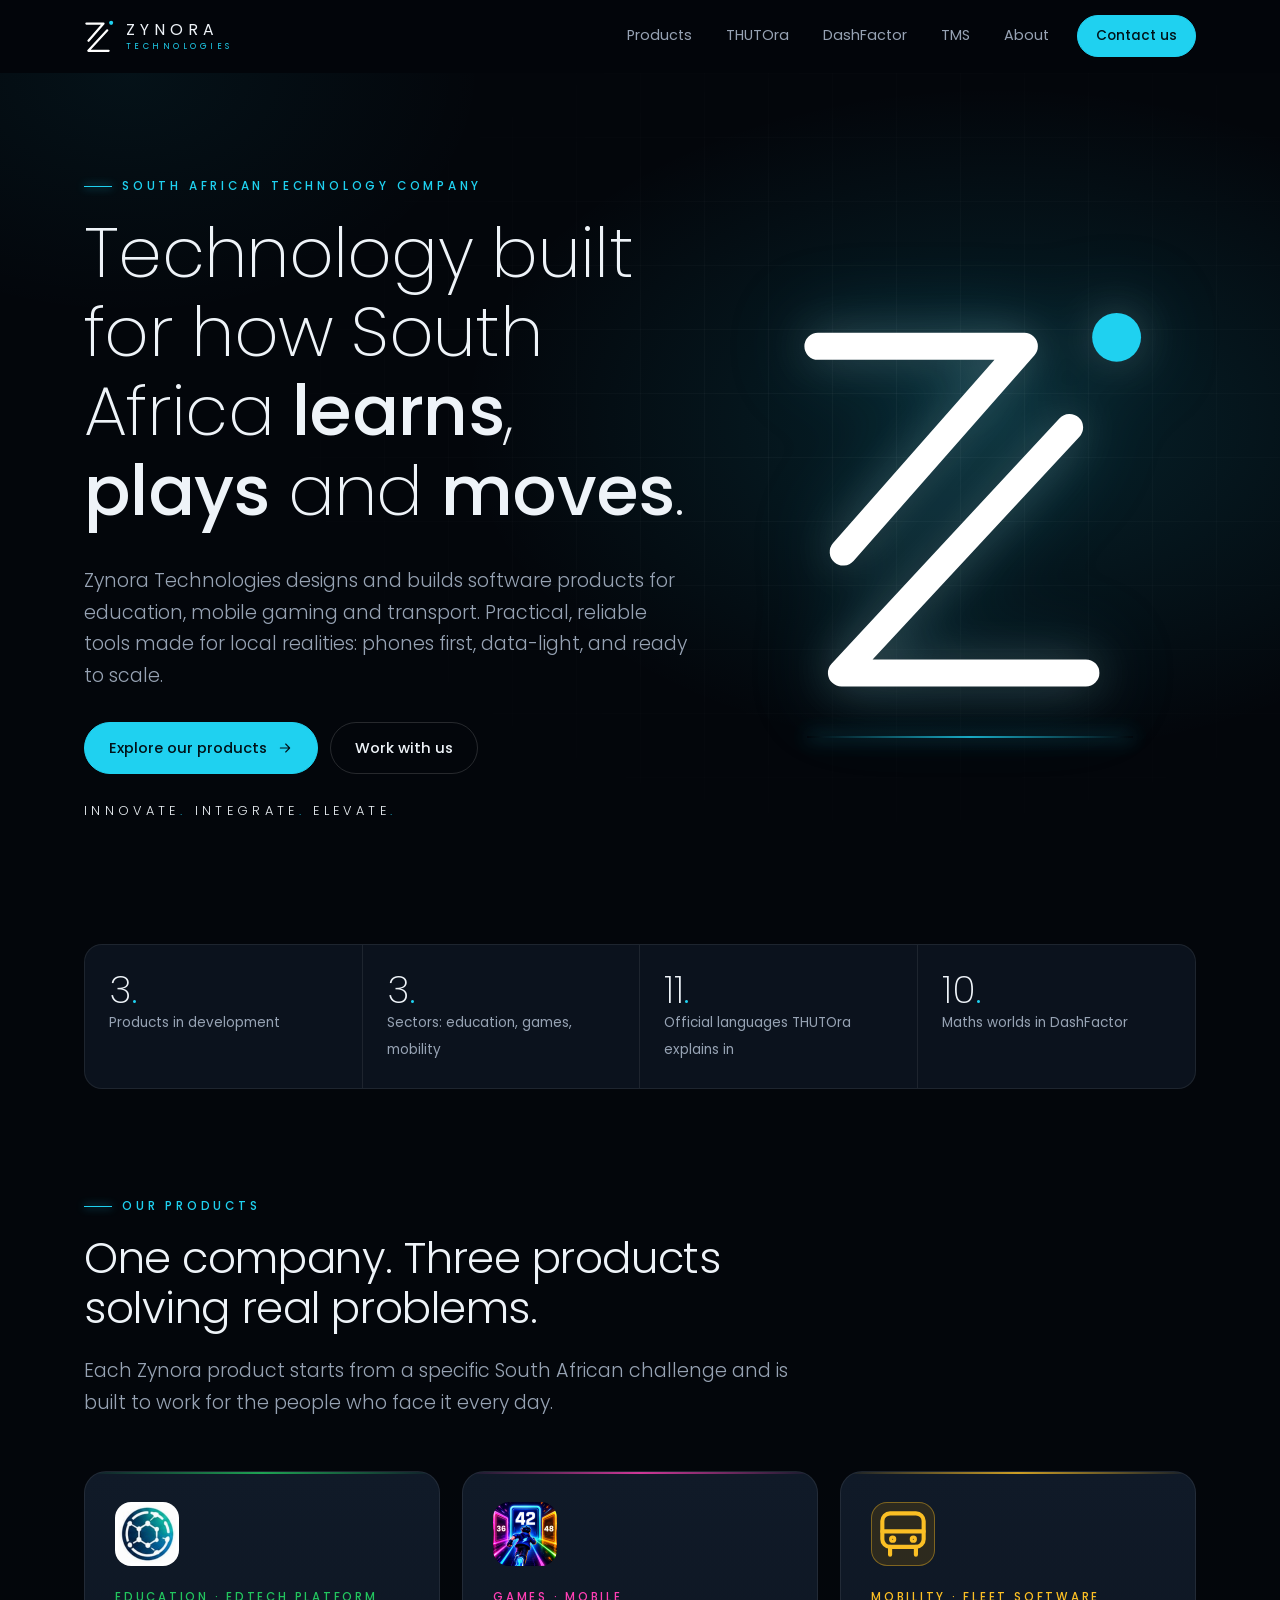
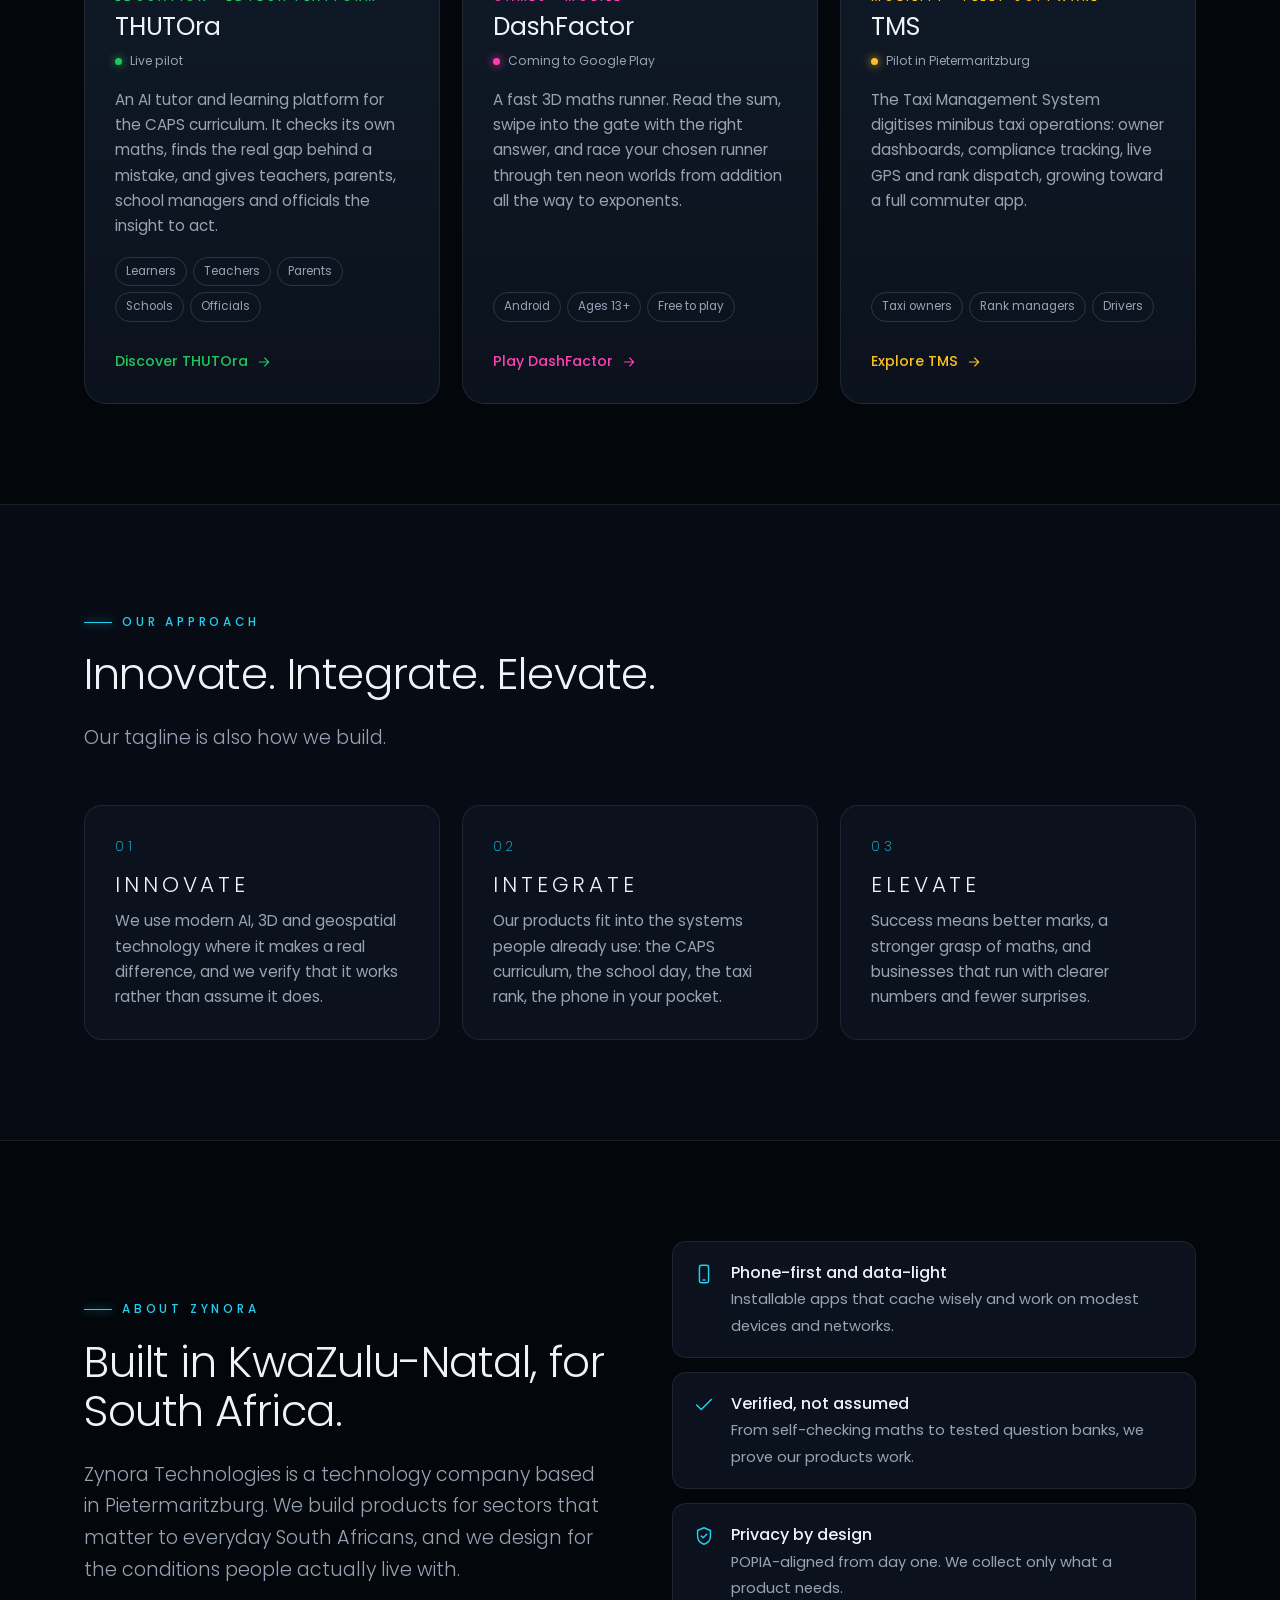
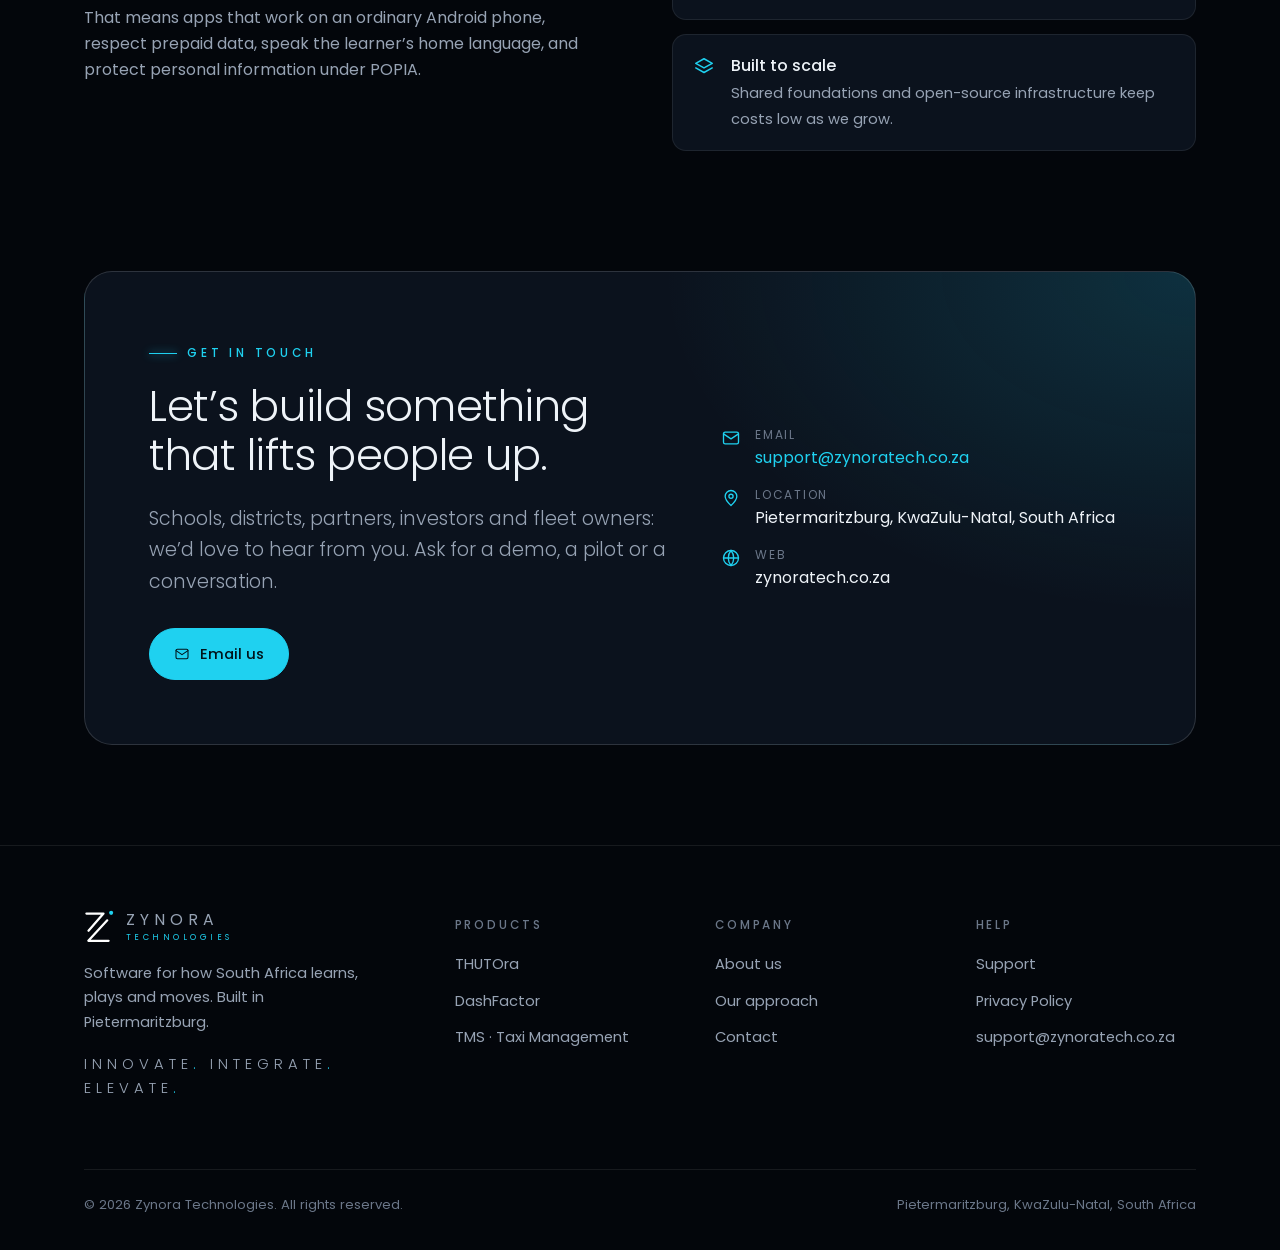
==== commit 6e383b47: "Update site with latest product changes: THUTOra ADMIN, Chemistry, topic videos, safeguarding, Help " ====
--- a/index.html
+++ b/index.html
@@ -57,8 +57,8 @@
       <div class="kicker">Education · EdTech platform</div>
       <h3>THUTOra</h3>
       <div class="status">Live pilot</div>
-      <p>An AI tutor and learning platform for the CAPS curriculum. It checks its own maths, finds the real gap behind a mistake, and gives teachers, parents and officials the insight to act.</p>
-      <div class="tags"><span class="tag">Learners</span><span class="tag">Teachers</span><span class="tag">Parents</span><span class="tag">Schools</span></div>
+      <p>An AI tutor and learning platform for the CAPS curriculum. It checks its own maths, finds the real gap behind a mistake, and gives teachers, parents, school managers and officials the insight to act.</p>
+      <div class="tags"><span class="tag">Learners</span><span class="tag">Teachers</span><span class="tag">Parents</span><span class="tag">Schools</span><span class="tag">Officials</span></div>
       <span class="more">Discover THUTOra <svg viewBox="0 0 24 24" fill="none" stroke="currentColor" stroke-width="1.6" stroke-linecap="round" stroke-linejoin="round" aria-hidden="true"><path d="M5 12h14M13 6l6 6-6 6"/></svg></span>
     </a>
     <a class="product reveal" href="dashfactor.html" style="--c:var(--df)">
@@ -66,7 +66,7 @@
       <div class="kicker">Games · Mobile</div>
       <h3>DashFactor</h3>
       <div class="status">Coming to Google Play</div>
-      <p>A fast 3D maths runner. Read the sum, swipe into the gate with the right answer, and race through ten neon worlds from addition all the way to exponents.</p>
+      <p>A fast 3D maths runner. Read the sum, swipe into the gate with the right answer, and race your chosen runner through ten neon worlds from addition all the way to exponents.</p>
       <div class="tags"><span class="tag">Android</span><span class="tag">Ages 13+</span><span class="tag">Free to play</span></div>
       <span class="more">Play DashFactor <svg viewBox="0 0 24 24" fill="none" stroke="currentColor" stroke-width="1.6" stroke-linecap="round" stroke-linejoin="round" aria-hidden="true"><path d="M5 12h14M13 6l6 6-6 6"/></svg></span>
     </a>
--- a/assets/style.css
+++ b/assets/style.css
@@ -10,7 +10,7 @@
   --line:rgba(255,255,255,.08); --line-2:rgba(255,255,255,.14);
   --text:#eef3f8; --muted:#97a3b4; --faint:#6b7789;
   --cyan:#1fd1f0; --cyan-2:#6be4f7; --cyan-glow:rgba(31,209,240,.35);
-  --learn:#22c55e; --teach:#a78bfa; --connect:#f97316; --insights:#60a5fa;
+  --learn:#22c55e; --teach:#a78bfa; --connect:#f97316; --insights:#60a5fa; --admin:#14b8a6;
   --df:#ff3fb4; --tms:#fbbf24;
   --radius:18px; --wrap:1160px;
   color-scheme:dark;
@@ -164,10 +164,13 @@
 .feature .ic svg{width:20px;height:20px}
 .feature h3{font-size:1.05rem;margin-bottom:6px}
 .feature p{color:var(--muted);font-size:.93rem;margin:0}
+.runner-sw{width:42px;height:42px;border-radius:50%;display:grid;place-items:center;margin-bottom:16px;background:var(--top);box-shadow:0 0 0 2px color-mix(in srgb,var(--bolt) 55%,transparent),0 0 18px color-mix(in srgb,var(--bolt) 35%,transparent)}
+.runner-sw svg{width:20px;height:20px;color:var(--bolt)}
+.feature .unlock{display:inline-block;margin-top:10px;font-size:.78rem;letter-spacing:.04em;color:var(--c,var(--cyan))}
 .feature .n{font-weight:200;font-size:2.6rem;line-height:1;color:var(--c,var(--cyan));margin-bottom:10px}
 
 /* thutora family */
-.family{display:grid;grid-template-columns:repeat(4,1fr);gap:20px}
+.family{display:grid;grid-template-columns:repeat(5,1fr);gap:20px}
 .fam{--c:var(--cyan);padding:26px;border-radius:var(--radius);border:1px solid var(--line);background:var(--surface);border-top:2px solid var(--c)}
 .fam img{width:72px;height:72px;border-radius:16px;background:#fff;margin-bottom:18px}
 .fam h3{font-weight:300;letter-spacing:.06em;font-size:1.15rem}
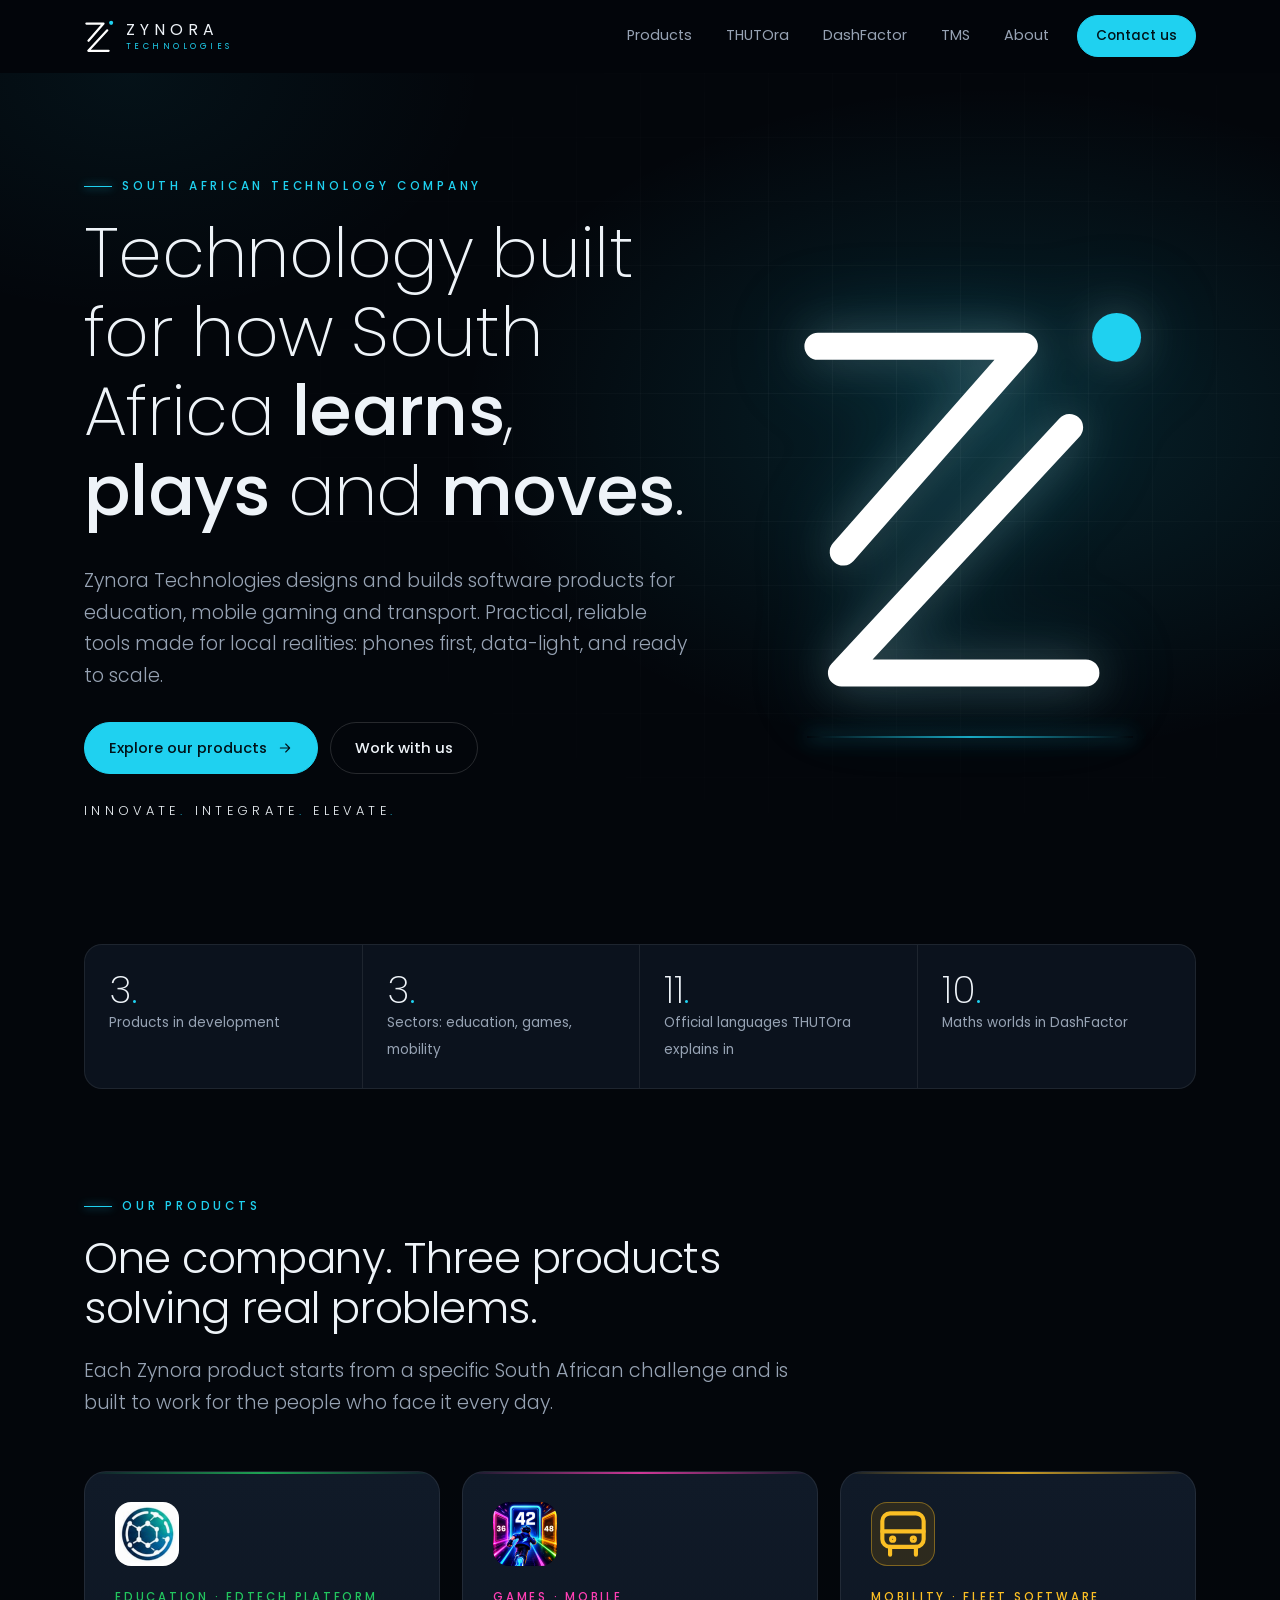
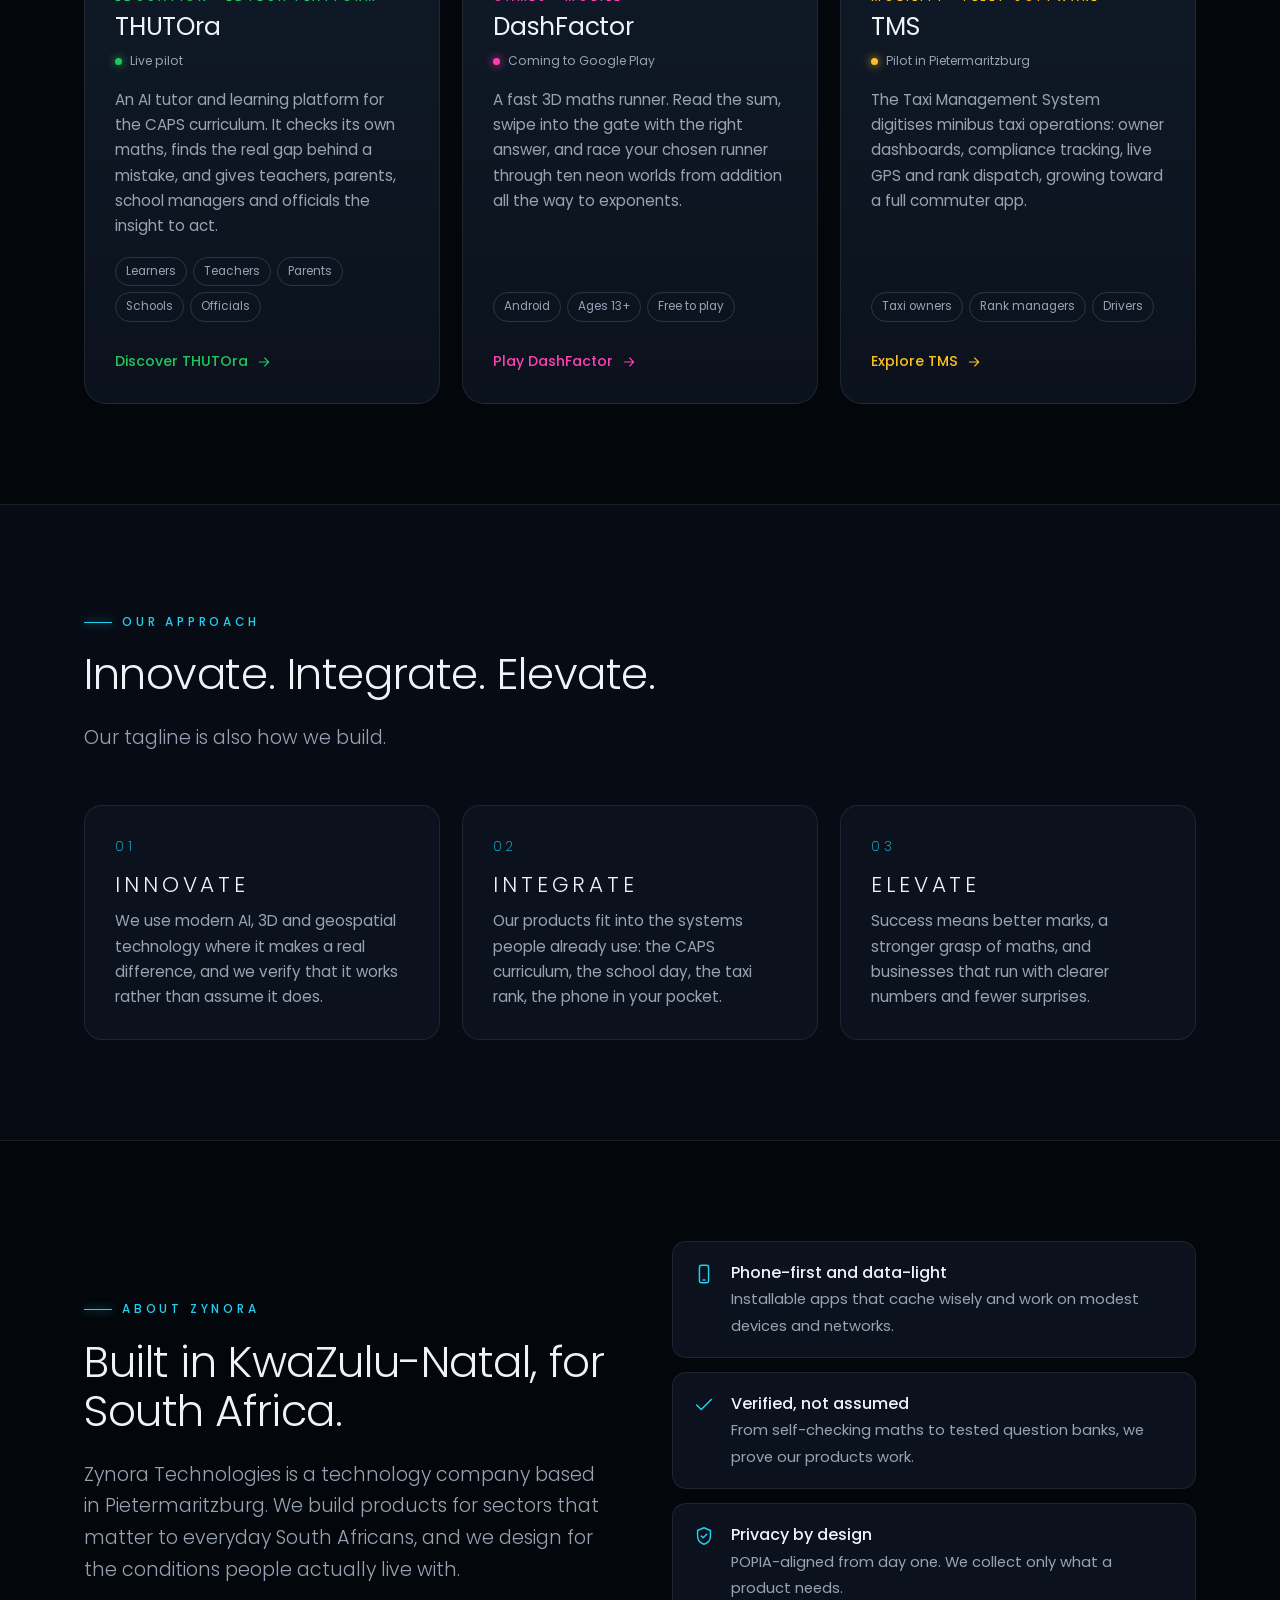
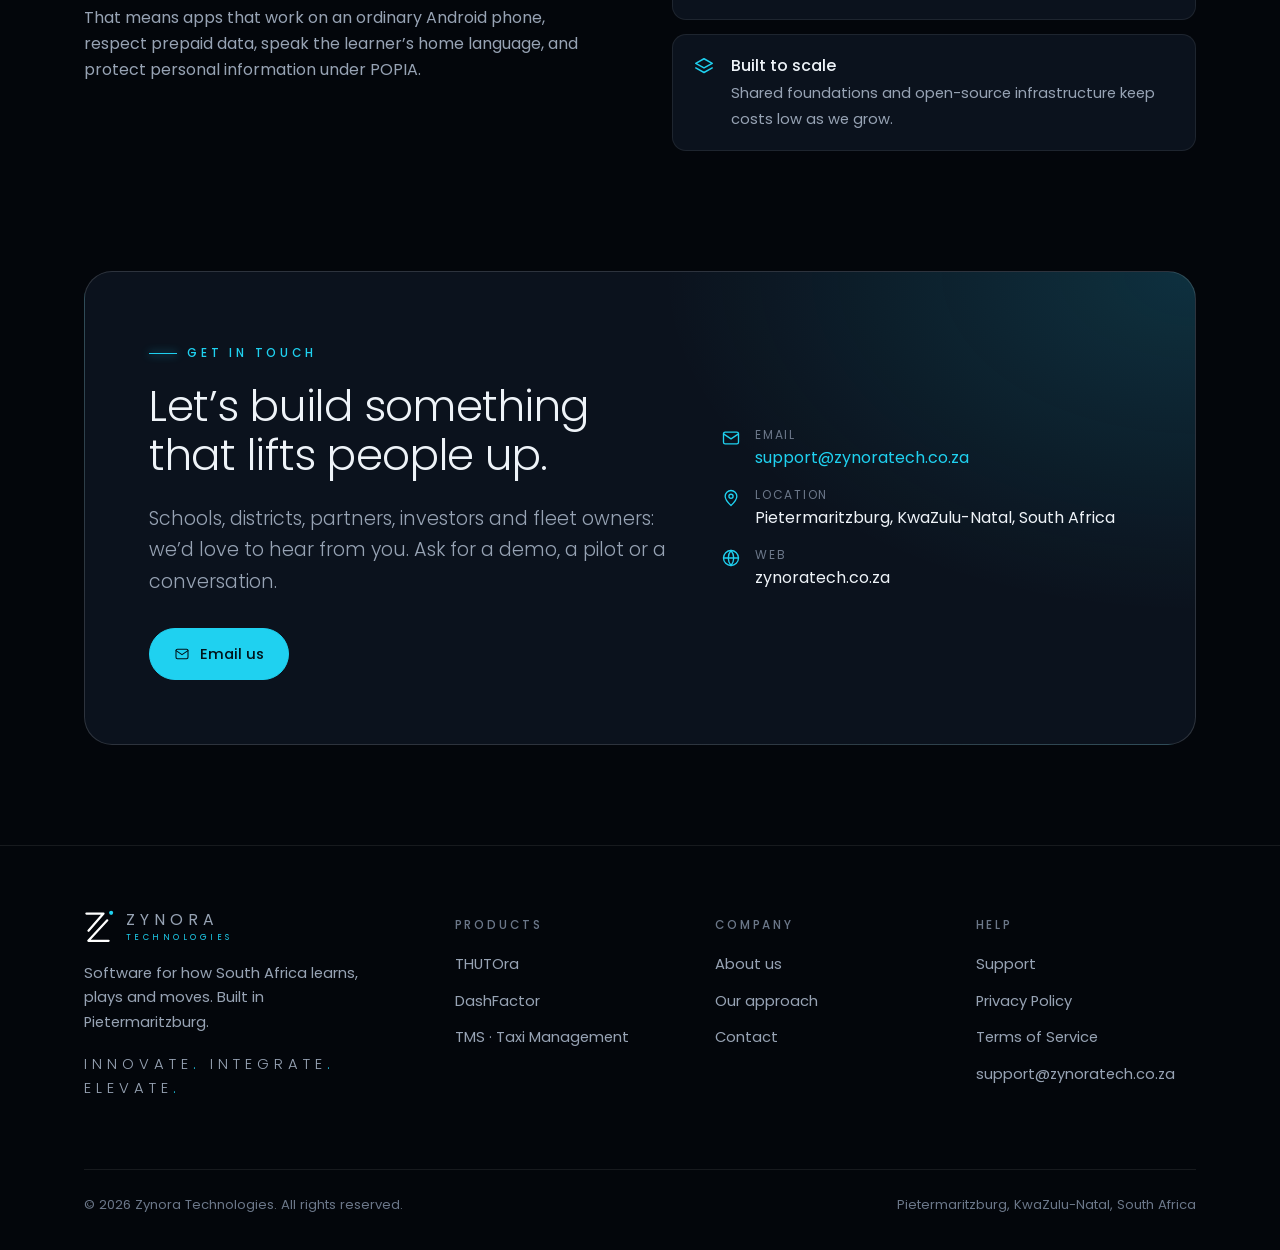
==== commit 5b4d55d1: "Add Terms of Service page" ====
--- a/index.html
+++ b/index.html
@@ -136,7 +136,7 @@
     </div>
     <div><h4>Products</h4><ul><li><a href="thutora.html">THUTOra</a></li><li><a href="dashfactor.html">DashFactor</a></li><li><a href="tms.html">TMS · Taxi Management</a></li></ul></div>
     <div><h4>Company</h4><ul><li><a href="index.html#about">About us</a></li><li><a href="index.html#approach">Our approach</a></li><li><a href="index.html#contact">Contact</a></li></ul></div>
-    <div><h4>Help</h4><ul><li><a href="support.html">Support</a></li><li><a href="privacy.html">Privacy Policy</a></li><li><a href="mailto:support@zynoratech.co.za">support@zynoratech.co.za</a></li></ul></div>
+    <div><h4>Help</h4><ul><li><a href="support.html">Support</a></li><li><a href="privacy.html">Privacy Policy</a></li><li><a href="terms.html">Terms of Service</a></li><li><a href="mailto:support@zynoratech.co.za">support@zynoratech.co.za</a></li></ul></div>
   </div>
   <div class="foot-base"><span>© <span id="year">2026</span> Zynora Technologies. All rights reserved.</span><span>Pietermaritzburg, KwaZulu-Natal, South Africa</span></div>
 </div></footer>
--- a/assets/style.css
+++ b/assets/style.css
@@ -164,9 +164,16 @@
 .feature .ic svg{width:20px;height:20px}
 .feature h3{font-size:1.05rem;margin-bottom:6px}
 .feature p{color:var(--muted);font-size:.93rem;margin:0}
-.runner-sw{width:42px;height:42px;border-radius:50%;display:grid;place-items:center;margin-bottom:16px;background:var(--top);box-shadow:0 0 0 2px color-mix(in srgb,var(--bolt) 55%,transparent),0 0 18px color-mix(in srgb,var(--bolt) 35%,transparent)}
-.runner-sw svg{width:20px;height:20px;color:var(--bolt)}
-.feature .unlock{display:inline-block;margin-top:10px;font-size:.78rem;letter-spacing:.04em;color:var(--c,var(--cyan))}
+.runners{display:grid;grid-template-columns:repeat(3,1fr);gap:20px}
+.runner{margin:0;border:1px solid var(--line);border-radius:var(--radius);background:var(--surface);overflow:hidden;border-top:2px solid var(--a)}
+.runner-img{height:320px;display:flex;justify-content:center;align-items:flex-end;padding-top:12px;overflow:hidden;background:radial-gradient(60% 55% at 50% 60%,color-mix(in srgb,var(--a) 22%,transparent),transparent 70%),radial-gradient(90% 70% at 50% 100%,color-mix(in srgb,var(--p) 55%,transparent),transparent 75%)}
+.runner-img img{height:100%;width:auto;max-width:100%;object-fit:contain;filter:drop-shadow(0 8px 18px rgba(0,0,0,.55))}
+.runner figcaption{padding:20px 24px 24px}
+.runner h3{font-size:1.15rem;margin-bottom:2px}
+.runner .runner-tag{color:var(--a);font-size:.85rem;margin:0 0 8px}
+.runner p{color:var(--muted);font-size:.93rem;margin:0}
+.feature .unlock,.runner .unlock{display:inline-block;margin-top:10px;font-size:.78rem;letter-spacing:.04em;color:var(--c,var(--cyan))}
+.runner .unlock{color:var(--a)}
 .feature .n{font-weight:200;font-size:2.6rem;line-height:1;color:var(--c,var(--cyan));margin-bottom:10px}
 
 /* thutora family */
@@ -255,7 +262,7 @@
 /* responsive */
 @media (max-width:1000px){
   .products,.pillars,.features{grid-template-columns:1fr 1fr}
-  .features.four,.family{grid-template-columns:1fr 1fr}
+  .features.four,.family,.runners{grid-template-columns:1fr 1fr}
   .roadmap{grid-template-columns:repeat(3,1fr)}
   .phase:nth-child(3){border-right:0}
   .phase:nth-child(-n+3){border-bottom:1px solid var(--line)}
@@ -280,7 +287,7 @@
 }
 @media (max-width:640px){
   .wrap{padding:0 16px}
-  .products,.pillars,.features,.features.four,.family{grid-template-columns:1fr}
+  .products,.pillars,.features,.features.four,.family,.runners{grid-template-columns:1fr}
   .roadmap{grid-template-columns:1fr}
   .phase{border-right:0;border-bottom:1px solid var(--line)}
   .phase:last-child{border-bottom:0}
@@ -293,3 +300,4 @@
   .mock-row .kpi:last-child{grid-column:1/-1}
   .brand .wm b{font-size:.86rem;letter-spacing:.26em}
 }
+@media (max-width:640px){.runners{grid-template-columns:1fr 1fr;gap:12px}.runner-img{height:210px}.runner figcaption{padding:14px}.runner h3{font-size:1rem}.runner p{font-size:.85rem}}
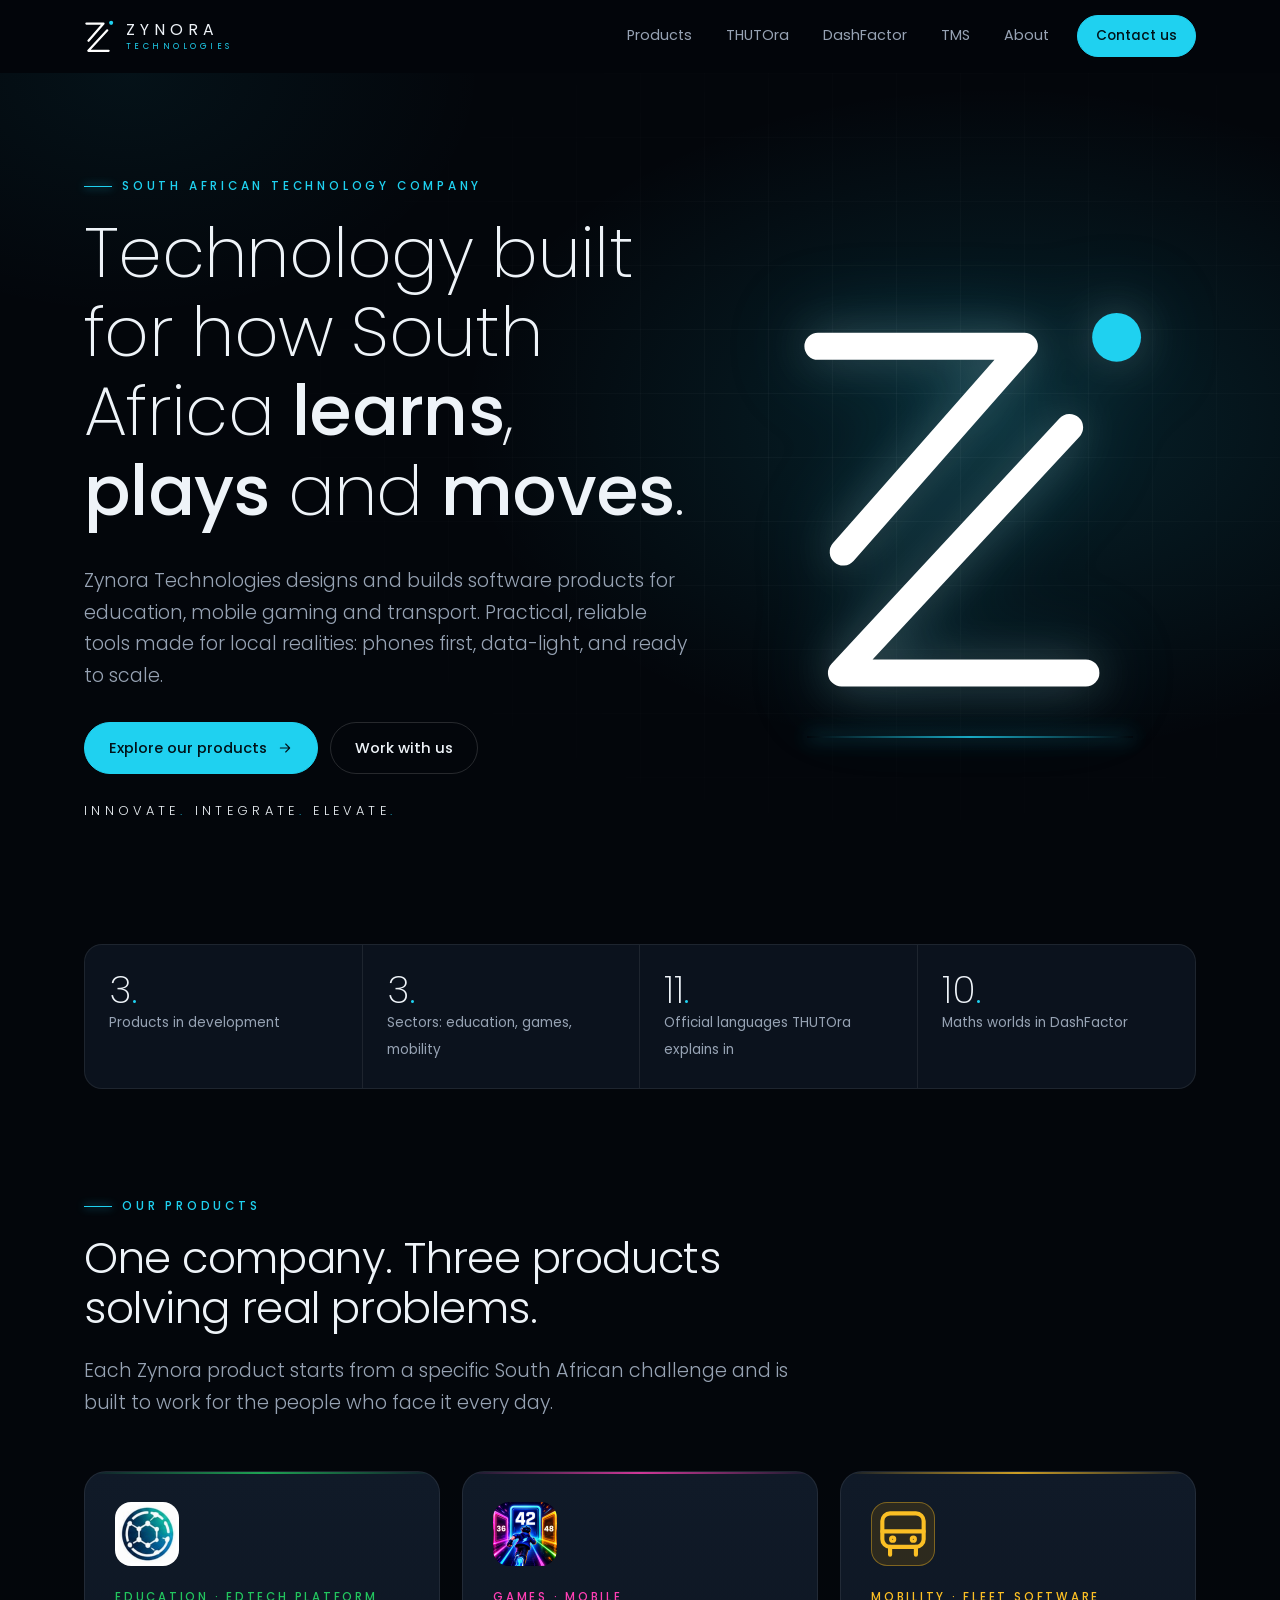
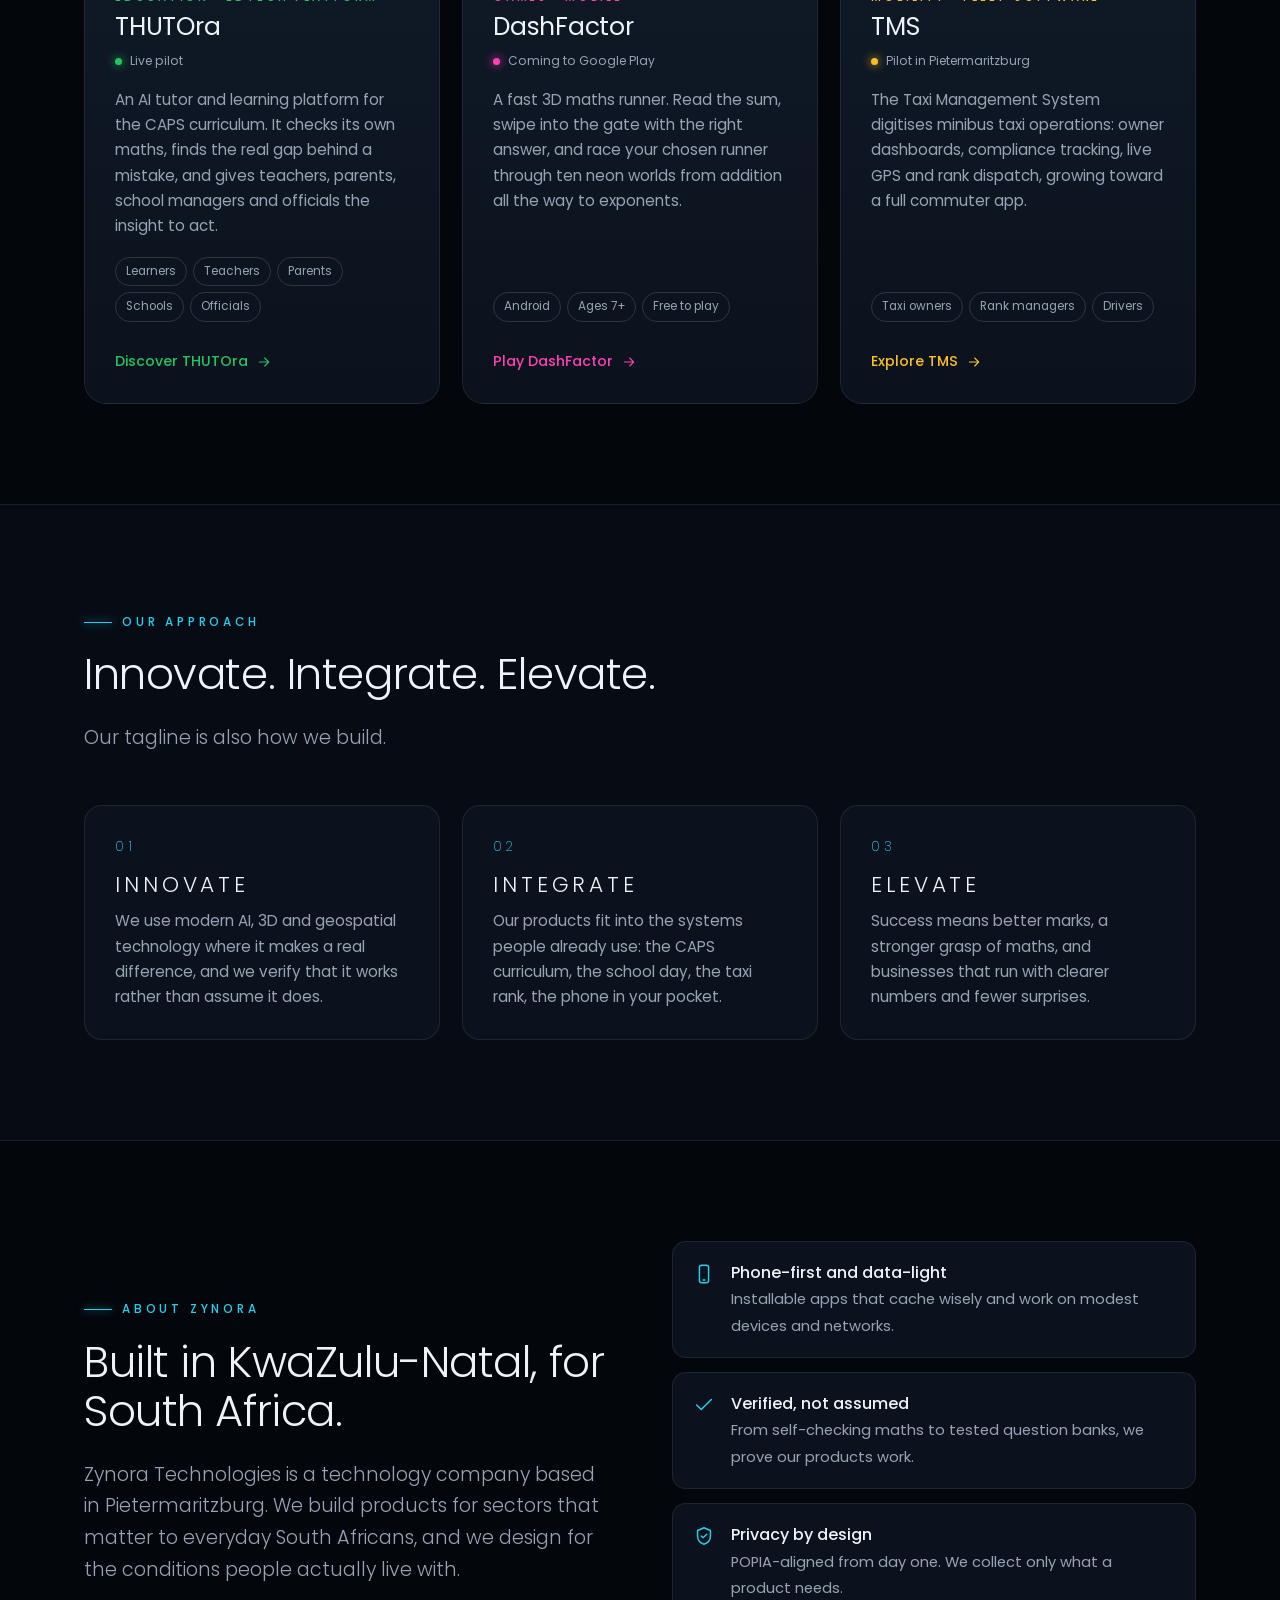
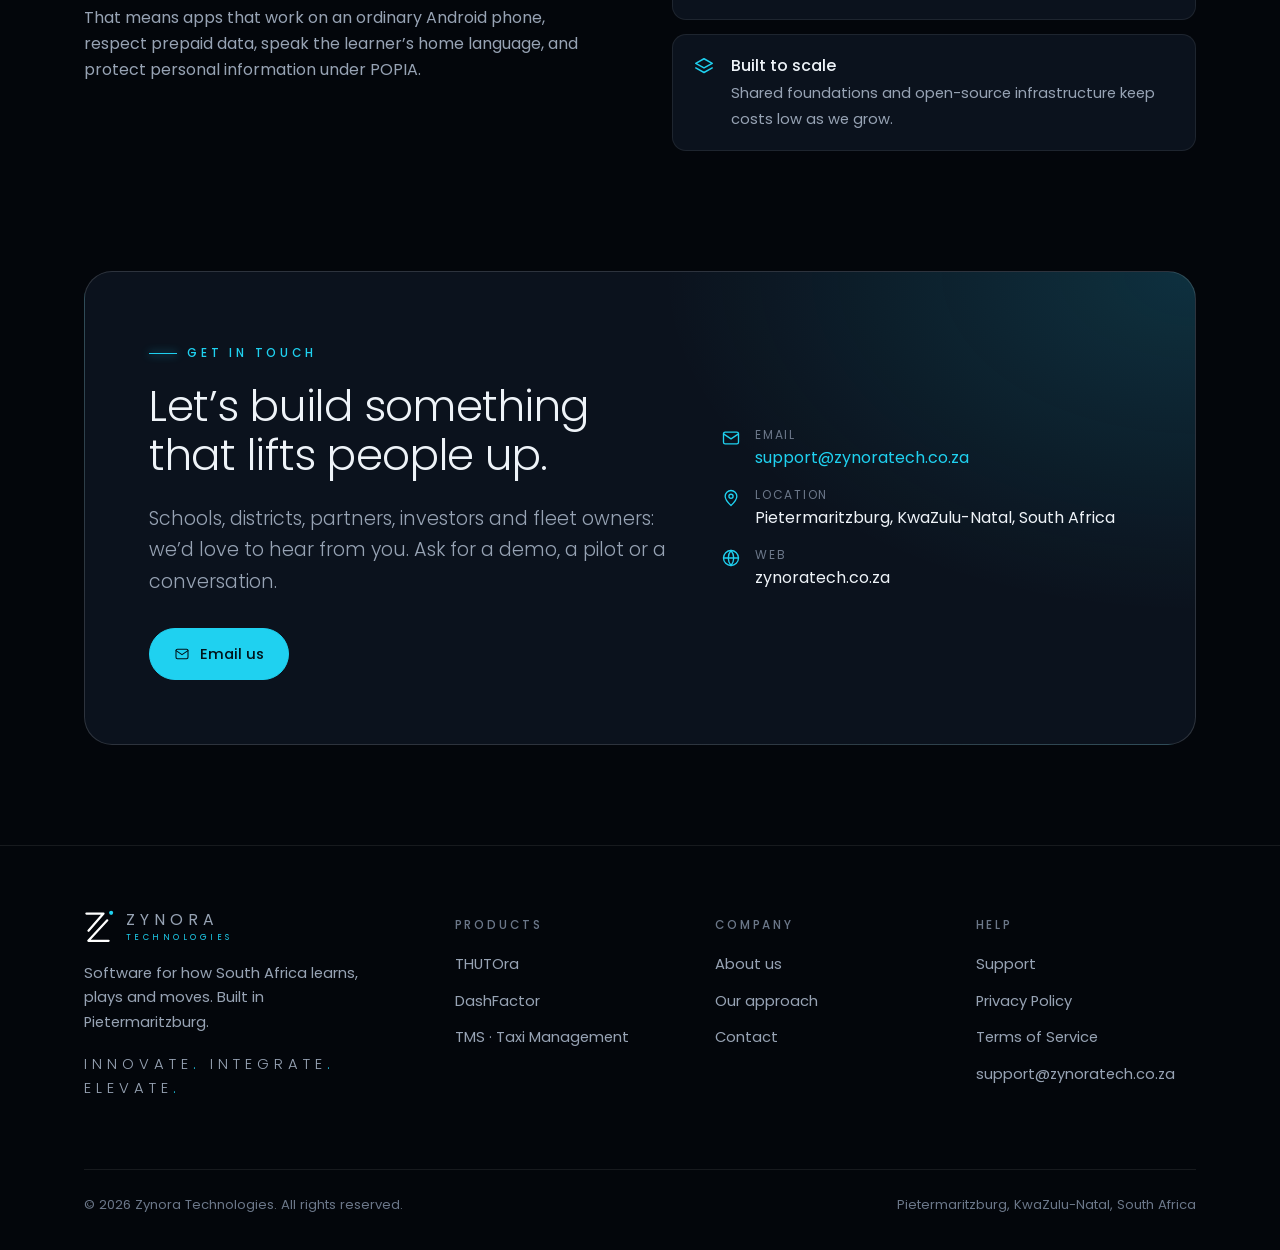
==== commit 13cd590b: "Ages 7+ policies, runner titles and new runner renders" ====
--- a/index.html
+++ b/index.html
@@ -67,7 +67,7 @@
       <h3>DashFactor</h3>
       <div class="status">Coming to Google Play</div>
       <p>A fast 3D maths runner. Read the sum, swipe into the gate with the right answer, and race your chosen runner through ten neon worlds from addition all the way to exponents.</p>
-      <div class="tags"><span class="tag">Android</span><span class="tag">Ages 13+</span><span class="tag">Free to play</span></div>
+      <div class="tags"><span class="tag">Android</span><span class="tag">Ages 7+</span><span class="tag">Free to play</span></div>
       <span class="more">Play DashFactor <svg viewBox="0 0 24 24" fill="none" stroke="currentColor" stroke-width="1.6" stroke-linecap="round" stroke-linejoin="round" aria-hidden="true"><path d="M5 12h14M13 6l6 6-6 6"/></svg></span>
     </a>
     <a class="product reveal" href="tms.html" style="--c:var(--tms)">
